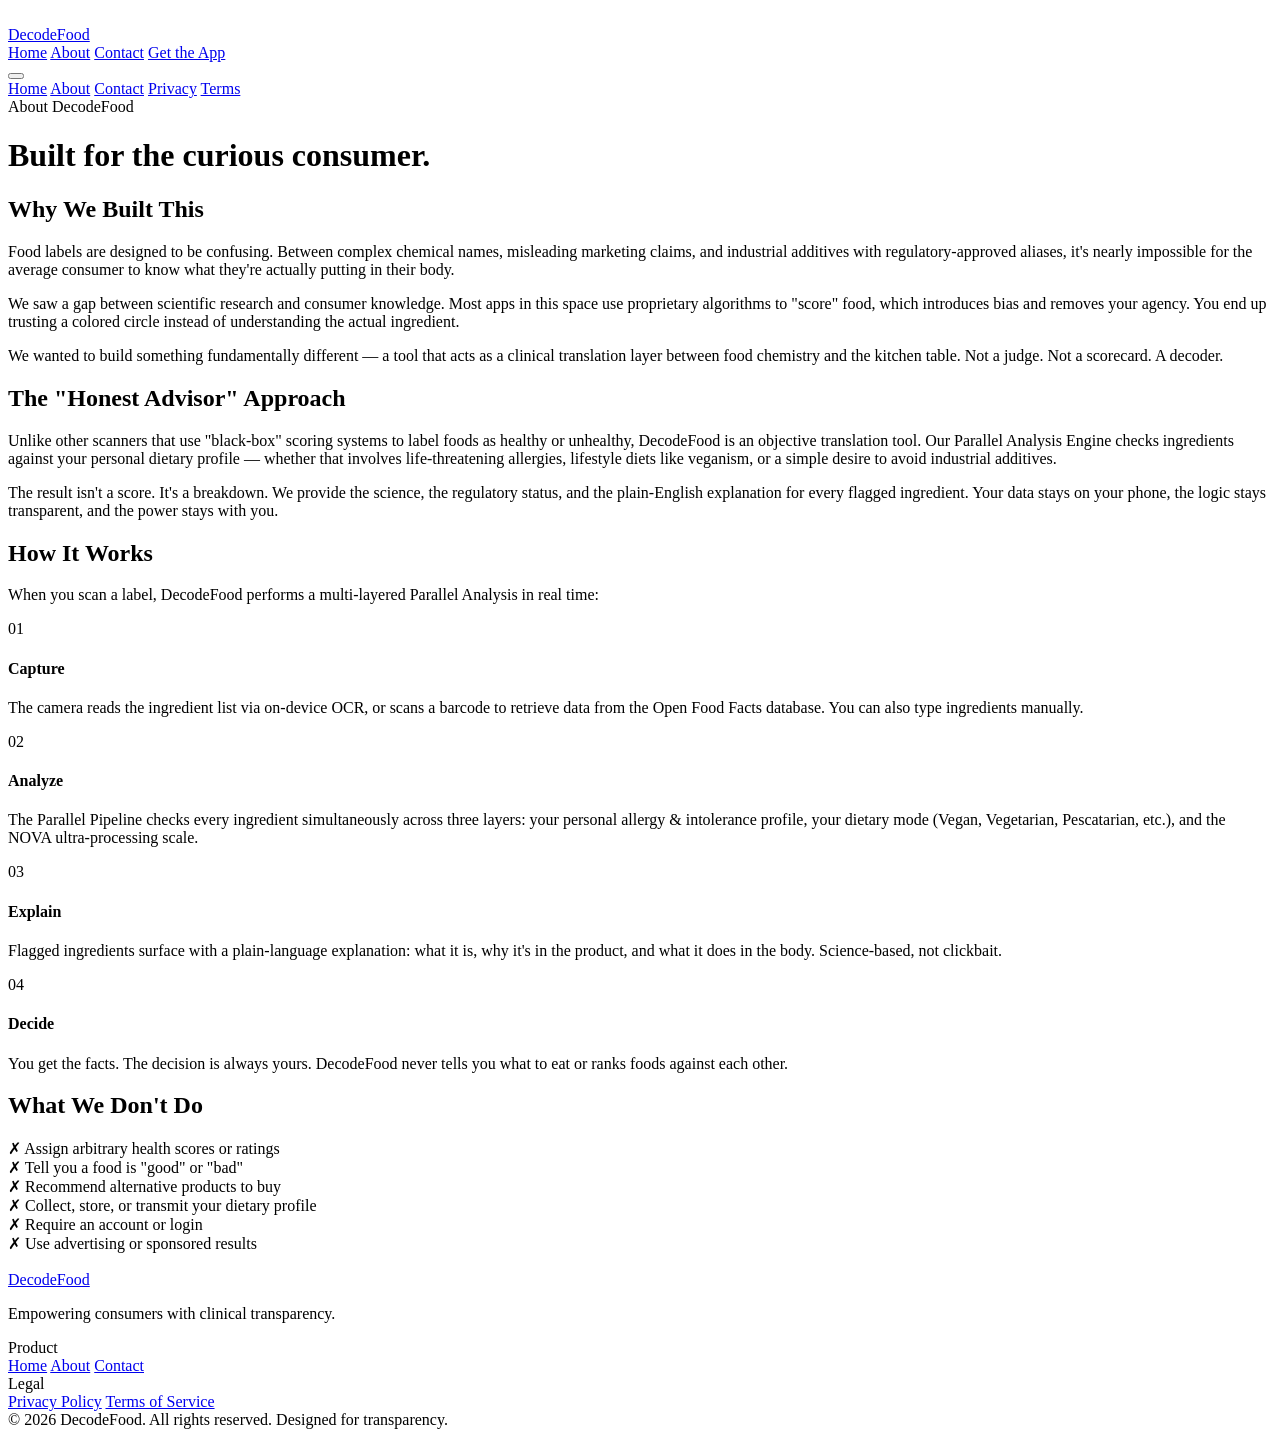
==== about.html @ c99e3aab "Add about.html with content and structure" ====
<!DOCTYPE html>
<html lang="en">
<head>
  <meta charset="UTF-8" />
  <meta name="viewport" content="width=device-width, initial-scale=1.0" />
  <title>About — DecodeFood</title>
  <meta name="description" content="Why we built DecodeFood and how the analysis engine works." />
  <link rel="preconnect" href="https://fonts.googleapis.com" />
  <link rel="preconnect" href="https://fonts.gstatic.com" crossorigin />
  <link href="https://fonts.googleapis.com/css2?family=DM+Sans:ital,opsz,wght@0,9..40,300;0,9..40,400;0,9..40,500;0,9..40,600;0,9..40,700;1,9..40,300&family=DM+Serif+Display:ital@0;1&display=swap" rel="stylesheet" />
  <link rel="stylesheet" href="style.css" />
</head>
<body>

  <nav class="nav">
    <div class="nav-inner">
      <a href="index.html" class="nav-logo">
        <div class="logo-icon">
          <svg width="14" height="14" viewBox="0 0 14 14" fill="none">
            <rect x="1" y="1" width="3" height="12" rx="1" fill="white"/>
            <rect x="6" y="1" width="2" height="12" rx="1" fill="white"/>
            <rect x="10" y="1" width="3" height="12" rx="1" fill="white"/>
          </svg>
        </div>
        <span>DecodeFood</span>
      </a>
      <div class="nav-links">
        <a href="index.html" class="nav-link">Home</a>
        <a href="about.html" class="nav-link active">About</a>
        <a href="contact.html" class="nav-link">Contact</a>
        <a href="#" class="btn btn-sm">Get the App</a>
      </div>
      <button class="nav-toggle" onclick="toggleMenu()" aria-label="Menu">
        <span></span><span></span><span></span>
      </button>
    </div>
    <div class="nav-mobile" id="mobileMenu">
      <a href="index.html" onclick="closeMenu()">Home</a>
      <a href="about.html" onclick="closeMenu()">About</a>
      <a href="contact.html" onclick="closeMenu()">Contact</a>
      <a href="privacy.html" onclick="closeMenu()">Privacy</a>
      <a href="terms.html" onclick="closeMenu()">Terms</a>
    </div>
  </nav>

  <main class="page-main">
    <div class="container">
      <div class="page-header">
        <div class="section-label">About DecodeFood</div>
        <h1 class="page-title">Built for the curious consumer.</h1>
      </div>

      <div class="prose-content">

        <section class="prose-section">
          <h2>Why We Built This</h2>
          <p>Food labels are designed to be confusing. Between complex chemical names, misleading marketing claims, and industrial additives with regulatory-approved aliases, it's nearly impossible for the average consumer to know what they're actually putting in their body.</p>
          <p>We saw a gap between scientific research and consumer knowledge. Most apps in this space use proprietary algorithms to "score" food, which introduces bias and removes your agency. You end up trusting a colored circle instead of understanding the actual ingredient.</p>
          <p>We wanted to build something fundamentally different — a tool that acts as a clinical translation layer between food chemistry and the kitchen table. Not a judge. Not a scorecard. A decoder.</p>
        </section>

        <div class="prose-divider"></div>

        <section class="prose-section">
          <h2>The "Honest Advisor" Approach</h2>
          <p>Unlike other scanners that use "black-box" scoring systems to label foods as healthy or unhealthy, DecodeFood is an objective translation tool. Our Parallel Analysis Engine checks ingredients against your personal dietary profile — whether that involves life-threatening allergies, lifestyle diets like veganism, or a simple desire to avoid industrial additives.</p>
          <p>The result isn't a score. It's a breakdown. We provide the science, the regulatory status, and the plain-English explanation for every flagged ingredient. Your data stays on your phone, the logic stays transparent, and the power stays with you.</p>
        </section>

        <div class="prose-divider"></div>

        <section class="prose-section">
          <h2>How It Works</h2>
          <p>When you scan a label, DecodeFood performs a multi-layered Parallel Analysis in real time:</p>

          <div class="how-steps">
            <div class="how-step">
              <div class="how-step-num">01</div>
              <div class="how-step-content">
                <h4>Capture</h4>
                <p>The camera reads the ingredient list via on-device OCR, or scans a barcode to retrieve data from the Open Food Facts database. You can also type ingredients manually.</p>
              </div>
            </div>
            <div class="how-step">
              <div class="how-step-num">02</div>
              <div class="how-step-content">
                <h4>Analyze</h4>
                <p>The Parallel Pipeline checks every ingredient simultaneously across three layers: your personal allergy & intolerance profile, your dietary mode (Vegan, Vegetarian, Pescatarian, etc.), and the NOVA ultra-processing scale.</p>
              </div>
            </div>
            <div class="how-step">
              <div class="how-step-num">03</div>
              <div class="how-step-content">
                <h4>Explain</h4>
                <p>Flagged ingredients surface with a plain-language explanation: what it is, why it's in the product, and what it does in the body. Science-based, not clickbait.</p>
              </div>
            </div>
            <div class="how-step">
              <div class="how-step-num">04</div>
              <div class="how-step-content">
                <h4>Decide</h4>
                <p>You get the facts. The decision is always yours. DecodeFood never tells you what to eat or ranks foods against each other.</p>
              </div>
            </div>
          </div>
        </section>

        <div class="prose-divider"></div>

        <section class="prose-section">
          <h2>What We Don't Do</h2>
          <div class="dont-list">
            <div class="dont-item">
              <span class="dont-x">✗</span>
              <span>Assign arbitrary health scores or ratings</span>
            </div>
            <div class="dont-item">
              <span class="dont-x">✗</span>
              <span>Tell you a food is "good" or "bad"</span>
            </div>
            <div class="dont-item">
              <span class="dont-x">✗</span>
              <span>Recommend alternative products to buy</span>
            </div>
            <div class="dont-item">
              <span class="dont-x">✗</span>
              <span>Collect, store, or transmit your dietary profile</span>
            </div>
            <div class="dont-item">
              <span class="dont-x">✗</span>
              <span>Require an account or login</span>
            </div>
            <div class="dont-item">
              <span class="dont-x">✗</span>
              <span>Use advertising or sponsored results</span>
            </div>
          </div>
        </section>

      </div>
    </div>
  </main>

  <footer class="footer">
    <div class="container">
      <div class="footer-top">
        <div class="footer-brand">
          <a href="index.html" class="nav-logo">
            <div class="logo-icon">
              <svg width="14" height="14" viewBox="0 0 14 14" fill="none">
                <rect x="1" y="1" width="3" height="12" rx="1" fill="white"/>
                <rect x="6" y="1" width="2" height="12" rx="1" fill="white"/>
                <rect x="10" y="1" width="3" height="12" rx="1" fill="white"/>
              </svg>
            </div>
            <span>DecodeFood</span>
          </a>
          <p>Empowering consumers with clinical transparency.</p>
        </div>
        <div class="footer-links">
          <div class="footer-col">
            <div class="footer-col-label">Product</div>
            <a href="index.html">Home</a>
            <a href="about.html">About</a>
            <a href="contact.html">Contact</a>
          </div>
          <div class="footer-col">
            <div class="footer-col-label">Legal</div>
            <a href="privacy.html">Privacy Policy</a>
            <a href="terms.html">Terms of Service</a>
          </div>
        </div>
      </div>
      <div class="footer-bottom">
        <span>© 2026 DecodeFood. All rights reserved.</span>
        <span class="footer-tagline">Designed for transparency.</span>
      </div>
    </div>
  </footer>

  <script src="main.js"></script>
</body>
</html>
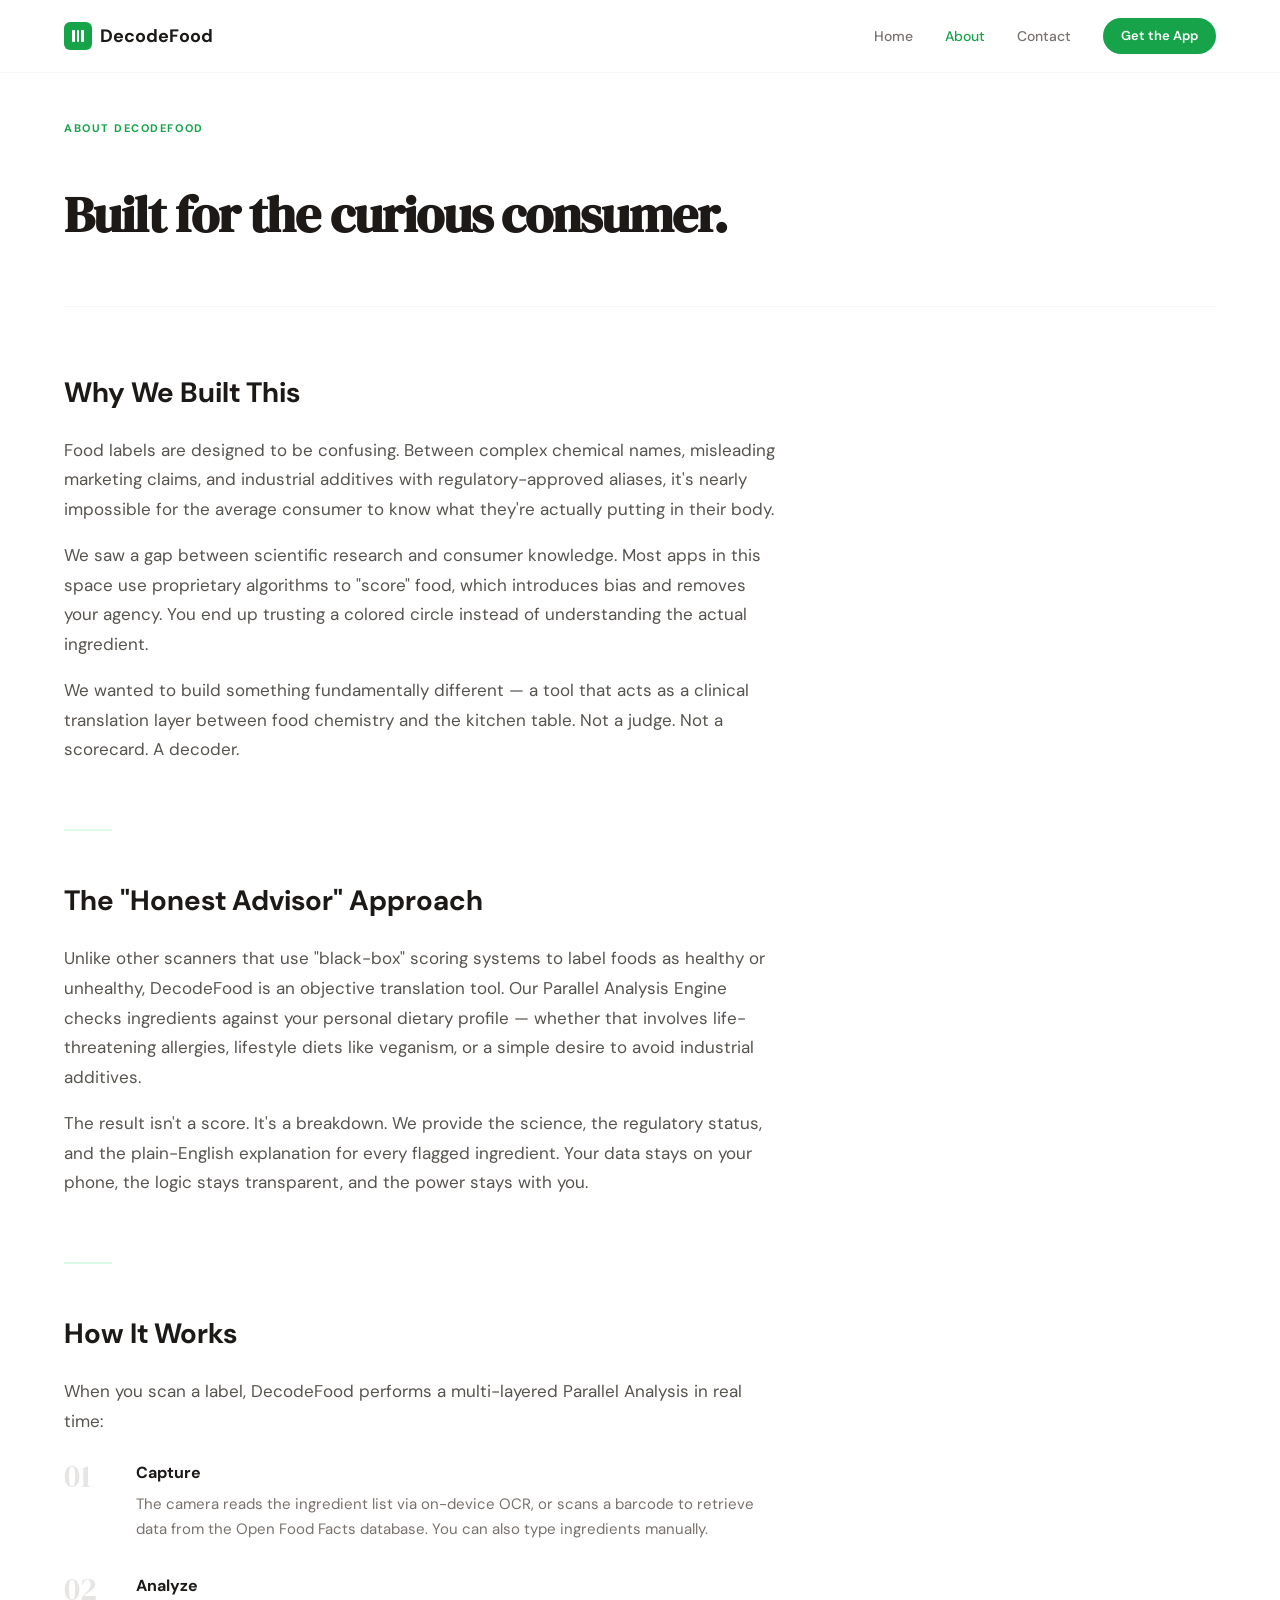
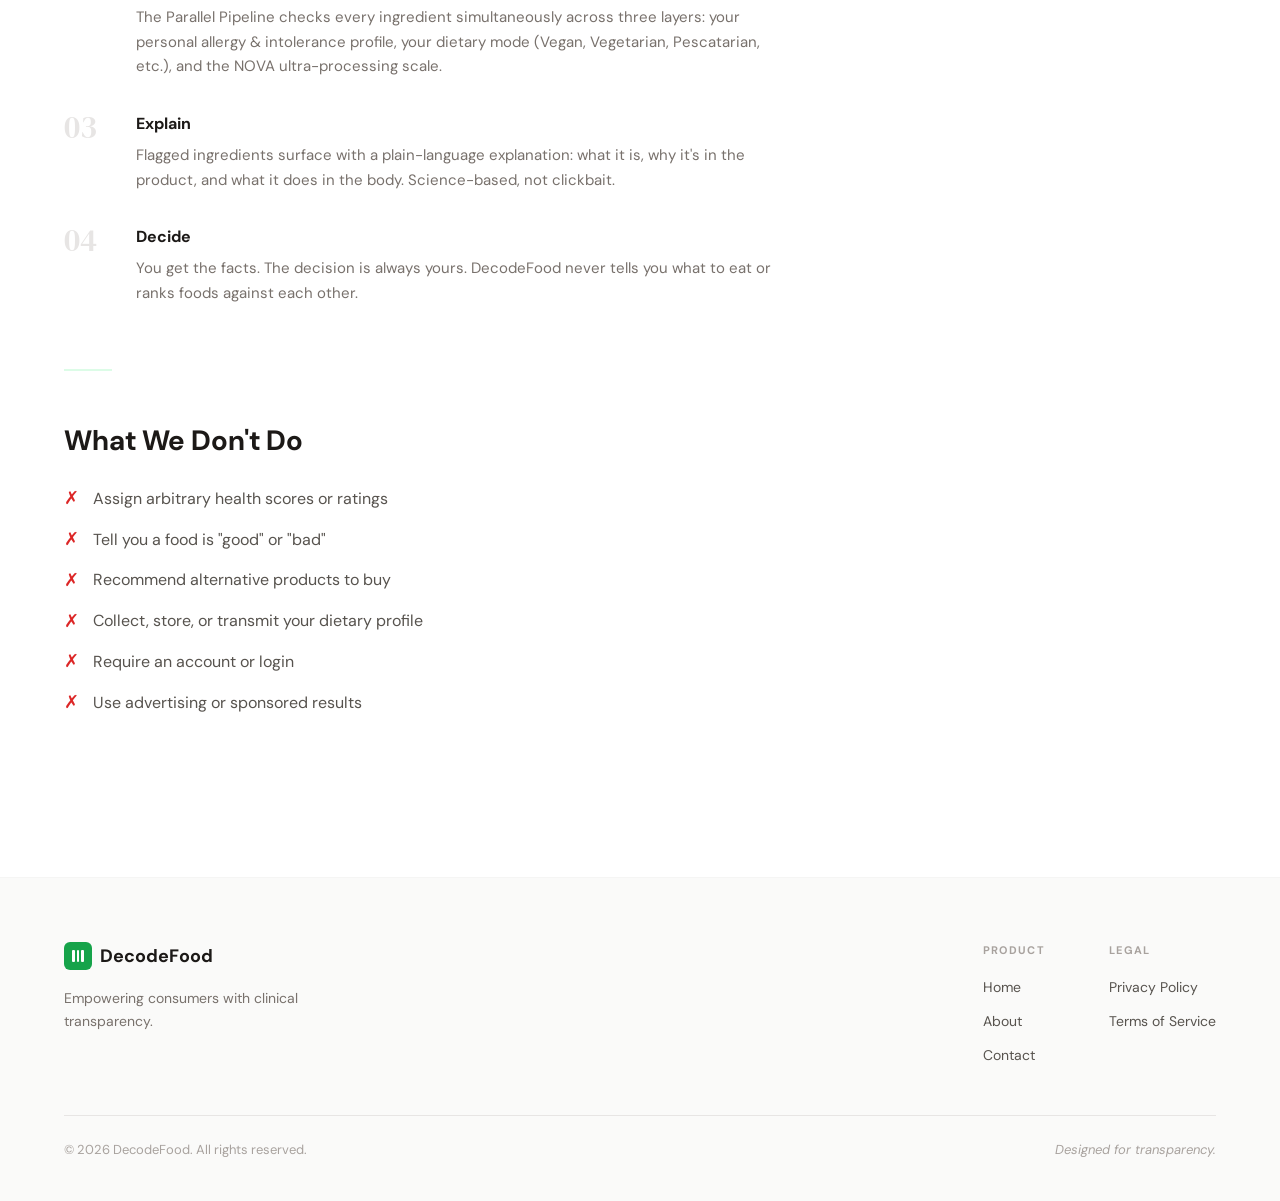
==== commit fc614648: "Add favicon links to about.html Added multiple favicon links for different sizes and types." ====
--- a/about.html
+++ b/about.html
@@ -5,6 +5,11 @@
   <meta name="viewport" content="width=device-width, initial-scale=1.0" />
   <title>About — DecodeFood</title>
   <meta name="description" content="Why we built DecodeFood and how the analysis engine works." />
+  <link rel="icon" type="image/x-icon" href="favicon.ico" />
+  <link rel="icon" type="image/png" sizes="32x32" href="favicon-32.png" />
+  <link rel="apple-touch-icon" sizes="180x180" href="apple-touch-icon.png" />
+  <link rel="icon" type="image/png" sizes="192x192" href="favicon-192.png" />
+  <link rel="icon" type="image/png" sizes="512x512" href="favicon-512.png" />
   <link rel="preconnect" href="https://fonts.googleapis.com" />
   <link rel="preconnect" href="https://fonts.gstatic.com" crossorigin />
   <link href="https://fonts.googleapis.com/css2?family=DM+Sans:ital,opsz,wght@0,9..40,300;0,9..40,400;0,9..40,500;0,9..40,600;0,9..40,700;1,9..40,300&family=DM+Serif+Display:ital@0;1&display=swap" rel="stylesheet" />
--- a/style.css
+++ b/style.css
@@ -0,0 +1,807 @@
+/* ── Reset & Base ───────────────────────────────────────────── */
+*, *::before, *::after { box-sizing: border-box; margin: 0; padding: 0; }
+
+:root {
+  --green: #16a34a;
+  --green-light: #dcfce7;
+  --green-dark: #15803d;
+  --stone-50: #fafaf9;
+  --stone-100: #f5f5f4;
+  --stone-200: #e7e5e4;
+  --stone-400: #a8a29e;
+  --stone-500: #78716c;
+  --stone-600: #57534e;
+  --stone-900: #1c1917;
+  --red-light: #fef2f2;
+  --red: #dc2626;
+  --amber: #d97706;
+  --font-sans: 'DM Sans', system-ui, sans-serif;
+  --font-serif: 'DM Serif Display', Georgia, serif;
+  --max-w: 1200px;
+  --radius: 12px;
+}
+
+html { scroll-behavior: smooth; }
+
+body {
+  font-family: var(--font-sans);
+  color: var(--stone-900);
+  background: #fff;
+  line-height: 1.6;
+  -webkit-font-smoothing: antialiased;
+}
+
+a { color: var(--green); text-decoration: none; }
+a:hover { text-decoration: underline; }
+
+/* ── Layout ─────────────────────────────────────────────────── */
+.container {
+  max-width: var(--max-w);
+  margin: 0 auto;
+  padding: 0 24px;
+}
+
+/* ── Buttons ─────────────────────────────────────────────────── */
+.btn {
+  display: inline-flex;
+  align-items: center;
+  gap: 8px;
+  background: var(--green);
+  color: #fff;
+  border: none;
+  cursor: pointer;
+  font-family: var(--font-sans);
+  font-weight: 600;
+  font-size: 15px;
+  padding: 12px 24px;
+  border-radius: 100px;
+  transition: background 0.15s, box-shadow 0.15s, transform 0.1s;
+  text-decoration: none;
+  white-space: nowrap;
+}
+.btn:hover { background: var(--green-dark); box-shadow: 0 4px 16px rgba(22,163,74,0.25); transform: translateY(-1px); text-decoration: none; }
+.btn:active { transform: translateY(0); }
+
+.btn-sm { font-size: 13px; padding: 8px 18px; }
+.btn-lg { font-size: 17px; padding: 16px 32px; }
+
+.btn-white {
+  background: #fff;
+  color: var(--green);
+}
+.btn-white:hover { background: #f0fdf4; box-shadow: 0 4px 16px rgba(0,0,0,0.1); }
+
+/* ── Navigation ─────────────────────────────────────────────── */
+.nav {
+  position: fixed;
+  top: 0; left: 0; right: 0;
+  z-index: 100;
+  background: rgba(255,255,255,0.92);
+  backdrop-filter: blur(12px);
+  border-bottom: 1px solid var(--stone-100);
+}
+
+.nav-inner {
+  max-width: var(--max-w);
+  margin: 0 auto;
+  padding: 0 24px;
+  height: 72px;
+  display: flex;
+  align-items: center;
+  justify-content: space-between;
+}
+
+.nav-logo {
+  display: flex;
+  align-items: center;
+  gap: 8px;
+  font-weight: 700;
+  font-size: 18px;
+  color: var(--stone-900);
+  text-decoration: none;
+}
+.nav-logo:hover { text-decoration: none; opacity: 0.8; }
+
+.logo-icon {
+  width: 28px; height: 28px;
+  background: var(--green);
+  border-radius: 6px;
+  display: flex;
+  align-items: center;
+  justify-content: center;
+  flex-shrink: 0;
+}
+
+.nav-links {
+  display: flex;
+  align-items: center;
+  gap: 32px;
+}
+
+.nav-link {
+  font-size: 14px;
+  font-weight: 500;
+  color: var(--stone-500);
+  text-decoration: none;
+  transition: color 0.15s;
+}
+.nav-link:hover, .nav-link.active { color: var(--green); text-decoration: none; }
+
+.nav-toggle {
+  display: none;
+  flex-direction: column;
+  gap: 5px;
+  background: none;
+  border: none;
+  cursor: pointer;
+  padding: 4px;
+}
+.nav-toggle span {
+  display: block;
+  width: 24px; height: 2px;
+  background: var(--stone-900);
+  border-radius: 2px;
+  transition: 0.2s;
+}
+
+.nav-mobile {
+  display: none;
+  flex-direction: column;
+  gap: 4px;
+  padding: 16px 24px 24px;
+  border-top: 1px solid var(--stone-100);
+  background: #fff;
+}
+.nav-mobile a {
+  font-size: 16px;
+  font-weight: 500;
+  color: var(--stone-600);
+  padding: 10px 0;
+  text-decoration: none;
+  border-bottom: 1px solid var(--stone-100);
+}
+.nav-mobile a:last-child { border-bottom: none; }
+.nav-mobile.open { display: flex; }
+
+/* ── Pill ────────────────────────────────────────────────────── */
+.pill {
+  display: inline-block;
+  background: var(--green-light);
+  color: var(--green-dark);
+  font-size: 12px;
+  font-weight: 700;
+  letter-spacing: 0.06em;
+  text-transform: uppercase;
+  padding: 5px 12px;
+  border-radius: 100px;
+}
+
+/* ── Hero ────────────────────────────────────────────────────── */
+.hero {
+  padding-top: 120px;
+  padding-bottom: 80px;
+  overflow: hidden;
+  position: relative;
+}
+
+.hero .container {
+  display: grid;
+  grid-template-columns: 1fr 1fr;
+  gap: 80px;
+  align-items: center;
+}
+
+.hero-eyebrow { margin-bottom: 20px; }
+
+.hero-headline {
+  font-family: var(--font-serif);
+  font-size: clamp(44px, 5vw, 68px);
+  line-height: 1.08;
+  letter-spacing: -0.02em;
+  color: var(--stone-900);
+  margin-bottom: 24px;
+}
+.hero-headline em {
+  font-style: italic;
+  color: var(--green);
+}
+
+.hero-sub {
+  font-size: 18px;
+  color: var(--stone-500);
+  line-height: 1.7;
+  margin-bottom: 40px;
+  font-weight: 300;
+}
+
+.hero-cta {
+  display: flex;
+  align-items: center;
+  gap: 20px;
+  flex-wrap: wrap;
+}
+
+.hero-note {
+  font-size: 13px;
+  color: var(--stone-400);
+  font-weight: 500;
+}
+
+/* Scan demo widget */
+.hero-visual {
+  display: flex;
+  justify-content: center;
+}
+
+.scan-demo {
+  background: var(--stone-50);
+  border: 1px solid var(--stone-200);
+  border-radius: 20px;
+  padding: 28px;
+  width: 100%;
+  max-width: 340px;
+  position: relative;
+  overflow: hidden;
+}
+
+.scan-line {
+  position: absolute;
+  top: 0; left: 0; right: 0;
+  height: 2px;
+  background: linear-gradient(90deg, transparent, var(--green), transparent);
+  animation: scanLine 2.5s ease-in-out infinite;
+}
+
+@keyframes scanLine {
+  0% { top: 0; opacity: 1; }
+  80% { top: 100%; opacity: 1; }
+  100% { top: 100%; opacity: 0; }
+}
+
+.scan-result {
+  display: flex;
+  flex-direction: column;
+  gap: 14px;
+}
+
+.result-verdict {
+  font-size: 13px;
+  font-weight: 700;
+  letter-spacing: 0.04em;
+  padding: 8px 14px;
+  border-radius: 8px;
+  display: inline-block;
+  margin-bottom: 4px;
+}
+.result-verdict.avoid {
+  background: #fef2f2;
+  color: #dc2626;
+}
+
+.result-item {
+  display: flex;
+  align-items: flex-start;
+  gap: 10px;
+  font-size: 14px;
+  color: var(--stone-600);
+  line-height: 1.4;
+}
+
+.flag-red { color: #dc2626; font-size: 10px; margin-top: 4px; flex-shrink: 0; }
+.flag-amber { color: #d97706; font-size: 10px; margin-top: 4px; flex-shrink: 0; }
+.flag-green { color: var(--green); font-size: 10px; margin-top: 4px; flex-shrink: 0; }
+
+/* ── Features ────────────────────────────────────────────────── */
+.features {
+  background: var(--stone-50);
+  padding: 96px 0;
+}
+
+.section-label {
+  font-size: 11px;
+  font-weight: 700;
+  letter-spacing: 0.14em;
+  text-transform: uppercase;
+  color: var(--green);
+  margin-bottom: 48px;
+}
+
+.features-grid {
+  display: grid;
+  grid-template-columns: repeat(3, 1fr);
+  gap: 48px 40px;
+}
+
+.feature-card { }
+
+.feature-icon {
+  width: 48px; height: 48px;
+  background: #fff;
+  border: 1px solid var(--stone-200);
+  border-radius: var(--radius);
+  display: flex;
+  align-items: center;
+  justify-content: center;
+  margin-bottom: 20px;
+  color: var(--green);
+}
+
+.feature-card h3 {
+  font-size: 17px;
+  font-weight: 600;
+  margin-bottom: 10px;
+  color: var(--stone-900);
+}
+
+.feature-card p {
+  font-size: 15px;
+  color: var(--stone-500);
+  line-height: 1.65;
+}
+
+/* ── Philosophy ──────────────────────────────────────────────── */
+.philosophy {
+  padding: 112px 0;
+}
+
+.philosophy-inner {
+  max-width: 720px;
+  margin: 0 auto;
+  text-align: center;
+}
+
+.philosophy-label {
+  font-size: 11px;
+  font-weight: 700;
+  letter-spacing: 0.14em;
+  text-transform: uppercase;
+  color: var(--green);
+  margin-bottom: 20px;
+}
+
+.philosophy-headline {
+  font-family: var(--font-serif);
+  font-size: clamp(40px, 5vw, 56px);
+  letter-spacing: -0.02em;
+  margin-bottom: 28px;
+}
+
+.philosophy-body {
+  font-size: 18px;
+  color: var(--stone-500);
+  line-height: 1.8;
+  font-weight: 300;
+  margin-bottom: 48px;
+}
+
+.philosophy-divider {
+  width: 48px;
+  height: 1px;
+  background: var(--stone-200);
+  margin: 48px auto;
+}
+
+.philosophy-quote {
+  font-family: var(--font-serif);
+  font-style: italic;
+  font-size: 22px;
+  color: var(--stone-600);
+  line-height: 1.6;
+}
+
+/* ── CTA Banner ──────────────────────────────────────────────── */
+.cta-banner {
+  background: var(--stone-900);
+  padding: 80px 0;
+}
+
+.cta-inner {
+  text-align: center;
+}
+
+.cta-inner h2 {
+  font-family: var(--font-serif);
+  font-size: 40px;
+  color: #fff;
+  margin-bottom: 12px;
+}
+
+.cta-inner p {
+  font-size: 16px;
+  color: var(--stone-400);
+  margin-bottom: 36px;
+}
+
+/* ── Footer ──────────────────────────────────────────────────── */
+.footer {
+  background: var(--stone-50);
+  border-top: 1px solid var(--stone-100);
+  padding: 64px 0 40px;
+}
+
+.footer-top {
+  display: flex;
+  justify-content: space-between;
+  gap: 48px;
+  margin-bottom: 48px;
+  flex-wrap: wrap;
+}
+
+.footer-brand {
+  max-width: 300px;
+}
+
+.footer-brand .nav-logo {
+  margin-bottom: 16px;
+}
+
+.footer-brand p {
+  font-size: 14px;
+  color: var(--stone-500);
+  line-height: 1.65;
+}
+
+.footer-links {
+  display: flex;
+  gap: 64px;
+  flex-wrap: wrap;
+}
+
+.footer-col {
+  display: flex;
+  flex-direction: column;
+  gap: 12px;
+}
+
+.footer-col-label {
+  font-size: 11px;
+  font-weight: 700;
+  letter-spacing: 0.12em;
+  text-transform: uppercase;
+  color: var(--stone-400);
+  margin-bottom: 4px;
+}
+
+.footer-col a {
+  font-size: 14px;
+  color: var(--stone-600);
+  text-decoration: none;
+  transition: color 0.15s;
+}
+.footer-col a:hover { color: var(--green); }
+
+.footer-bottom {
+  border-top: 1px solid var(--stone-200);
+  padding-top: 24px;
+  display: flex;
+  justify-content: space-between;
+  align-items: center;
+  flex-wrap: wrap;
+  gap: 8px;
+}
+
+.footer-bottom span {
+  font-size: 13px;
+  color: var(--stone-400);
+}
+
+.footer-tagline { font-style: italic; }
+
+/* ── Page (inner pages) ──────────────────────────────────────── */
+.page-main {
+  padding-top: 120px;
+  padding-bottom: 96px;
+}
+
+.page-header {
+  margin-bottom: 64px;
+  padding-bottom: 48px;
+  border-bottom: 1px solid var(--stone-100);
+}
+
+.page-title {
+  font-family: var(--font-serif);
+  font-size: clamp(36px, 4vw, 56px);
+  letter-spacing: -0.02em;
+  line-height: 1.1;
+  margin-top: 16px;
+  margin-bottom: 16px;
+}
+
+.page-effective {
+  font-size: 14px;
+  color: var(--stone-400);
+  margin-top: 8px;
+}
+
+/* ── Prose content ───────────────────────────────────────────── */
+.prose-content {
+  max-width: 720px;
+}
+
+.prose-section {
+  margin-bottom: 64px;
+}
+
+.prose-section h2 {
+  font-size: 28px;
+  font-weight: 700;
+  margin-bottom: 20px;
+  color: var(--stone-900);
+}
+
+.prose-section p {
+  font-size: 17px;
+  color: var(--stone-600);
+  line-height: 1.75;
+  margin-bottom: 16px;
+}
+
+.prose-divider {
+  width: 48px;
+  height: 2px;
+  background: var(--green-light);
+  margin: 48px 0;
+}
+
+/* How it works steps */
+.how-steps {
+  display: flex;
+  flex-direction: column;
+  gap: 32px;
+  margin-top: 24px;
+}
+
+.how-step {
+  display: flex;
+  gap: 24px;
+  align-items: flex-start;
+}
+
+.how-step-num {
+  font-family: var(--font-serif);
+  font-size: 32px;
+  color: var(--stone-200);
+  line-height: 1;
+  flex-shrink: 0;
+  width: 48px;
+}
+
+.how-step-content h4 {
+  font-size: 16px;
+  font-weight: 700;
+  margin-bottom: 6px;
+  color: var(--stone-900);
+}
+
+.how-step-content p {
+  font-size: 15px;
+  color: var(--stone-500);
+  line-height: 1.65;
+  margin: 0;
+}
+
+/* Don't list */
+.dont-list {
+  display: flex;
+  flex-direction: column;
+  gap: 12px;
+  margin-top: 8px;
+}
+
+.dont-item {
+  display: flex;
+  align-items: center;
+  gap: 14px;
+  font-size: 16px;
+  color: var(--stone-600);
+}
+
+.dont-x {
+  color: var(--red);
+  font-weight: 700;
+  font-size: 18px;
+  flex-shrink: 0;
+}
+
+/* ── Legal content ───────────────────────────────────────────── */
+.legal-content {
+  max-width: 760px;
+}
+
+.legal-callout {
+  padding: 20px 24px;
+  border-radius: var(--radius);
+  font-size: 15px;
+  line-height: 1.65;
+  margin-bottom: 40px;
+}
+
+.legal-callout.green {
+  background: var(--green-light);
+  color: var(--green-dark);
+  border-left: 3px solid var(--green);
+}
+
+.legal-callout.red {
+  background: var(--red-light);
+  color: var(--red);
+  border-left: 3px solid var(--red);
+  margin-top: 24px;
+}
+
+.legal-section {
+  margin-bottom: 48px;
+  padding-bottom: 48px;
+  border-bottom: 1px solid var(--stone-100);
+}
+.legal-section:last-child { border-bottom: none; }
+
+.legal-section h2 {
+  font-size: 22px;
+  font-weight: 700;
+  margin-bottom: 16px;
+  color: var(--stone-900);
+}
+
+.legal-section h3 {
+  font-size: 16px;
+  font-weight: 600;
+  margin-top: 24px;
+  margin-bottom: 10px;
+  color: var(--stone-700, #44403c);
+}
+
+.legal-section p {
+  font-size: 15px;
+  color: var(--stone-600);
+  line-height: 1.75;
+  margin-bottom: 14px;
+}
+
+.legal-section em {
+  font-style: italic;
+  color: var(--stone-500);
+}
+
+.legal-section ul {
+  margin: 12px 0 16px 20px;
+  display: flex;
+  flex-direction: column;
+  gap: 8px;
+}
+
+.legal-section ul li {
+  font-size: 15px;
+  color: var(--stone-600);
+  line-height: 1.65;
+}
+
+.legal-section a {
+  color: var(--green);
+  text-decoration: underline;
+}
+
+/* ── Contact page ────────────────────────────────────────────── */
+.contact-main {
+  padding-bottom: 120px;
+}
+
+.contact-inner {
+  max-width: 600px;
+}
+
+.contact-sub {
+  font-size: 20px;
+  color: var(--stone-500);
+  line-height: 1.65;
+  font-weight: 300;
+  margin-top: 20px;
+  margin-bottom: 48px;
+}
+
+.contact-email {
+  display: inline-block;
+  font-size: clamp(22px, 3vw, 32px);
+  font-weight: 700;
+  color: var(--stone-900);
+  border-bottom: 2px solid var(--green);
+  padding-bottom: 4px;
+  transition: color 0.15s;
+  text-decoration: none;
+  margin-bottom: 20px;
+}
+.contact-email:hover { color: var(--green); text-decoration: none; }
+
+.contact-note {
+  font-size: 14px;
+  color: var(--stone-400);
+  margin-bottom: 56px;
+}
+
+.contact-topics {
+  display: flex;
+  flex-direction: column;
+  gap: 24px;
+  padding-top: 48px;
+  border-top: 1px solid var(--stone-100);
+}
+
+.contact-topic {
+  display: flex;
+  gap: 20px;
+  align-items: flex-start;
+}
+
+.topic-icon {
+  font-size: 24px;
+  flex-shrink: 0;
+  margin-top: 2px;
+}
+
+.contact-topic strong {
+  display: block;
+  font-size: 16px;
+  font-weight: 600;
+  margin-bottom: 4px;
+  color: var(--stone-900);
+}
+
+.contact-topic p {
+  font-size: 14px;
+  color: var(--stone-500);
+  line-height: 1.6;
+  margin: 0;
+}
+
+/* ── Responsive ──────────────────────────────────────────────── */
+.br-desktop { display: block; }
+
+@media (max-width: 900px) {
+  .hero .container {
+    grid-template-columns: 1fr;
+    gap: 48px;
+  }
+
+  .hero-visual { order: -1; }
+
+  .features-grid {
+    grid-template-columns: repeat(2, 1fr);
+    gap: 36px;
+  }
+
+  .br-desktop { display: none; }
+}
+
+@media (max-width: 640px) {
+  .nav-links { display: none; }
+  .nav-toggle { display: flex; }
+
+  .hero { padding-top: 100px; }
+
+  .features-grid { grid-template-columns: 1fr; }
+
+  .footer-top { flex-direction: column; }
+
+  .footer-links { gap: 32px; }
+
+  .philosophy-body { font-size: 16px; }
+
+  .cta-inner h2 { font-size: 30px; }
+
+  .hero-cta { flex-direction: column; align-items: flex-start; }
+
+  .footer-bottom { flex-direction: column; align-items: flex-start; }
+}
+
+/* ── Animations ──────────────────────────────────────────────── */
+@keyframes fadeUp {
+  from { opacity: 0; transform: translateY(24px); }
+  to { opacity: 1; transform: translateY(0); }
+}
+
+.hero .container > * {
+  animation: fadeUp 0.6s ease both;
+}
+
+.hero-visual { animation-delay: 0.1s; }
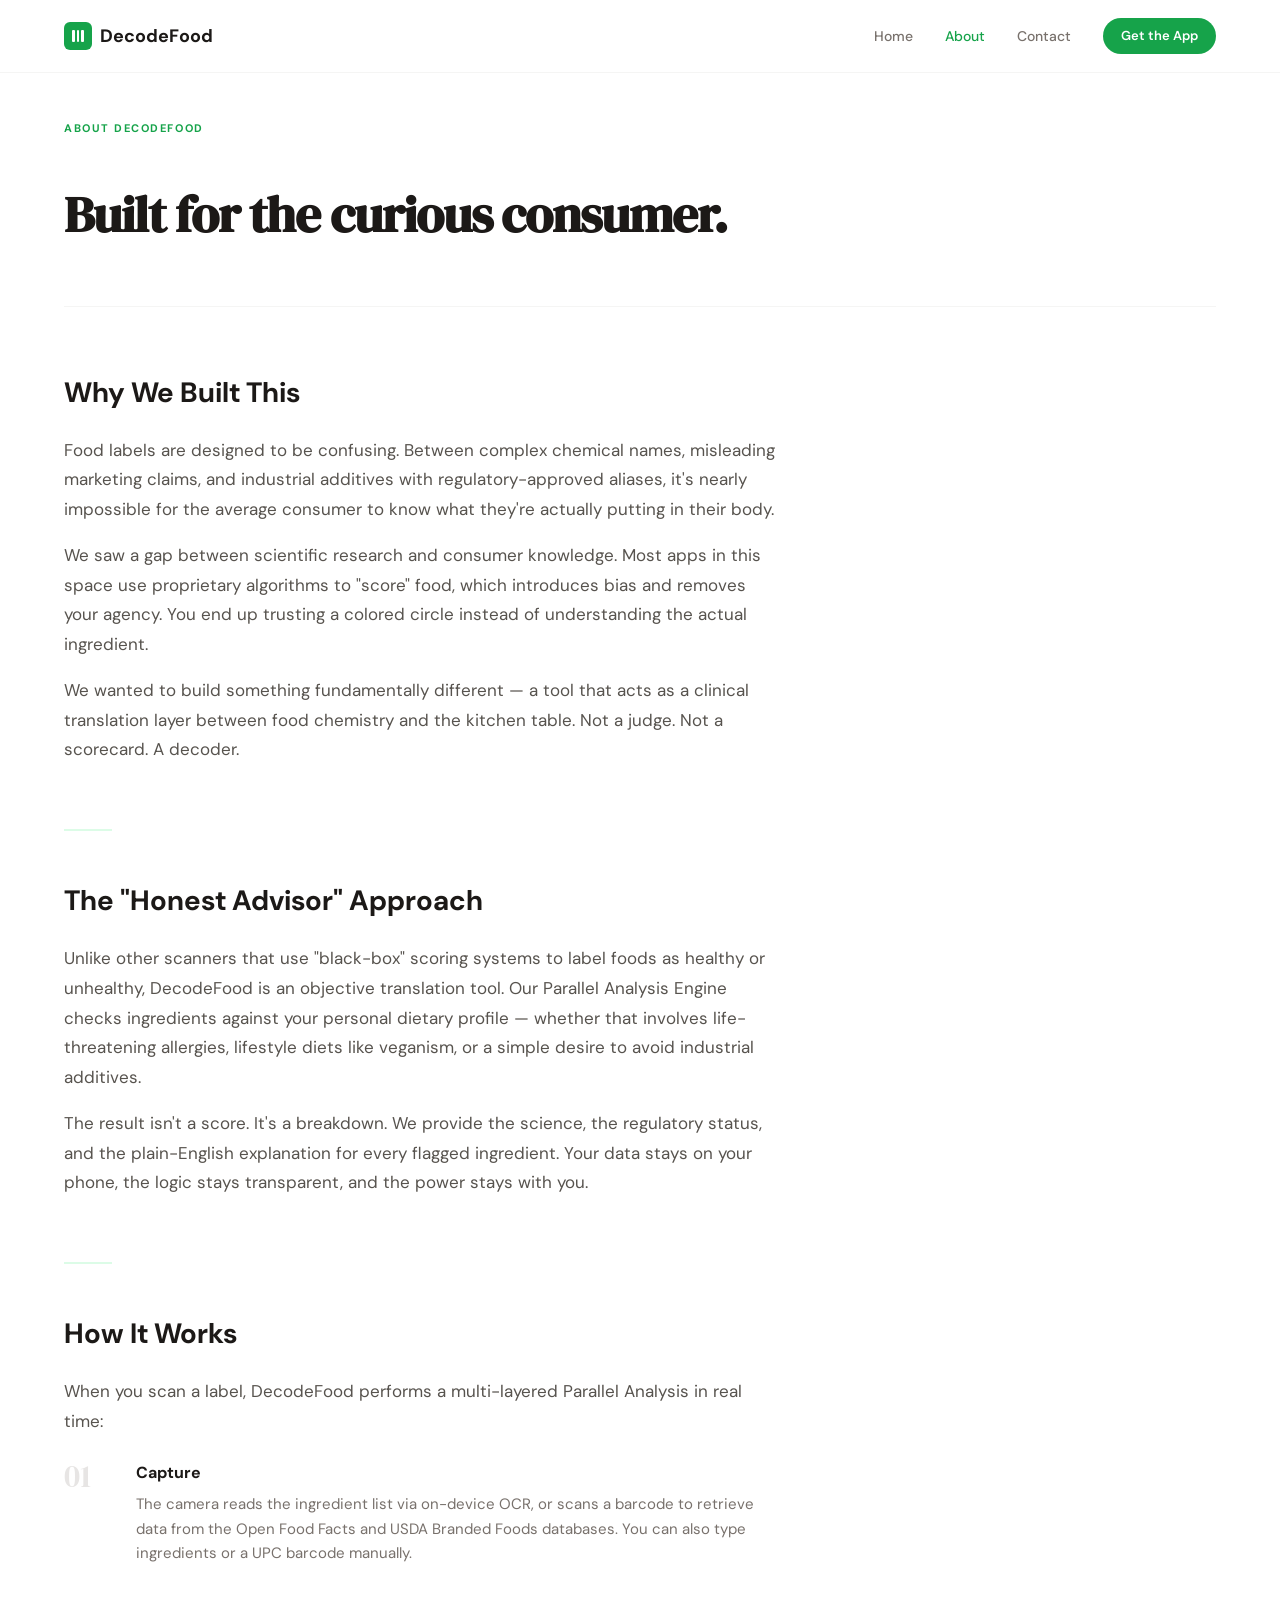
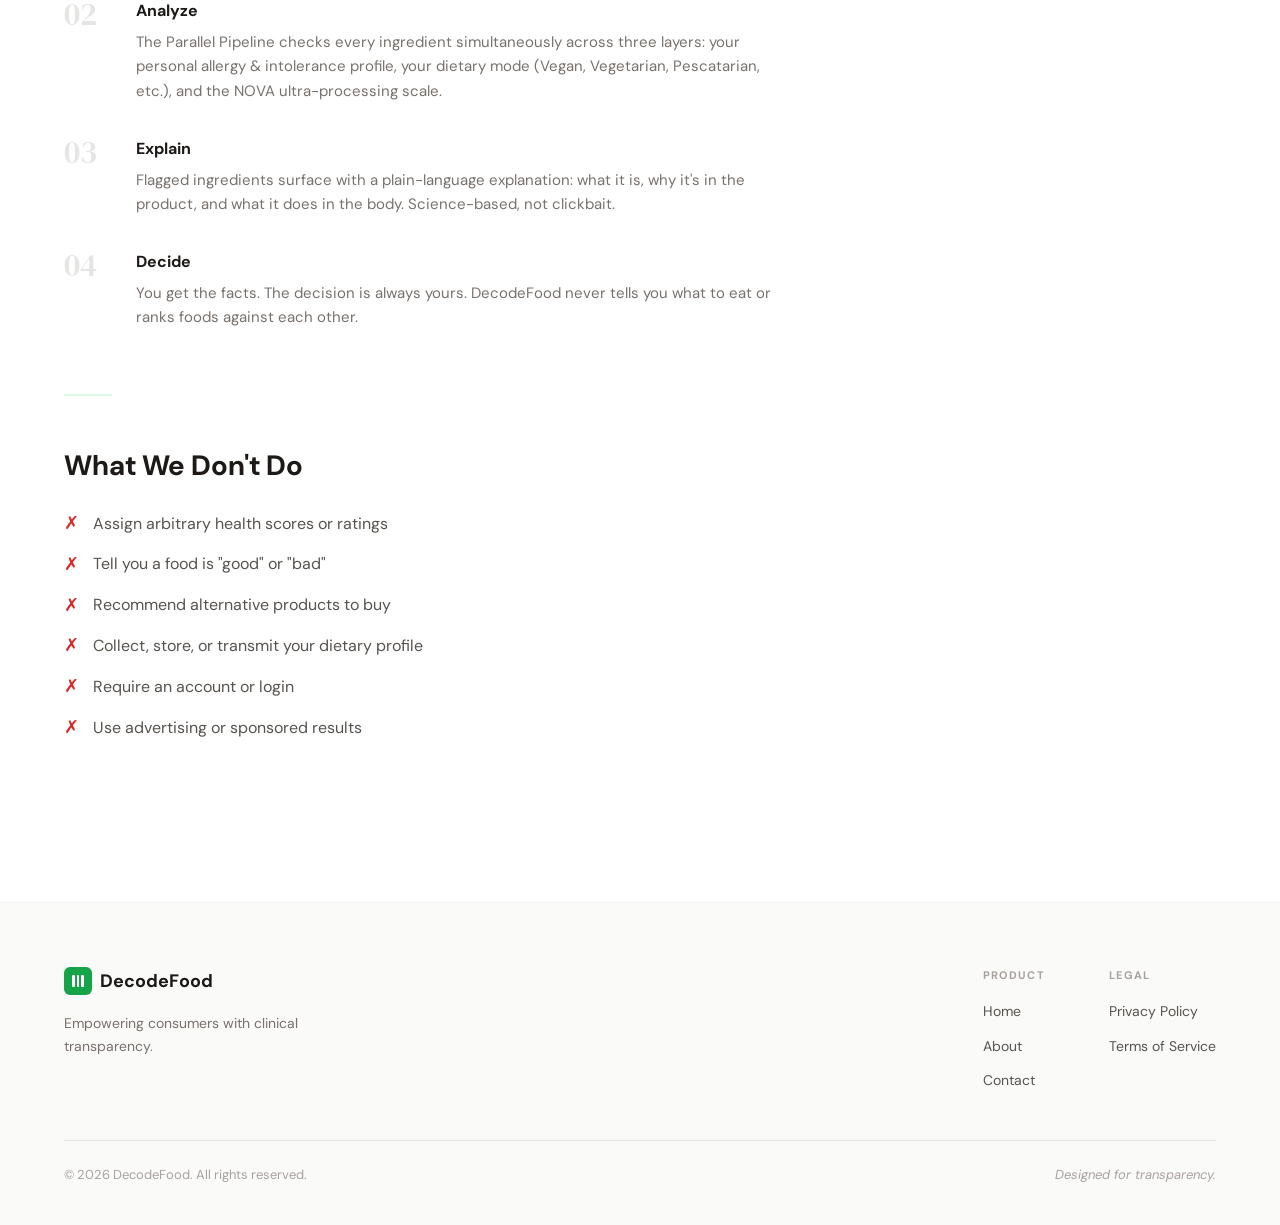
==== commit 39e11887: "Update ingredient retrieval sources in about.html" ====
--- a/about.html
+++ b/about.html
@@ -3,8 +3,15 @@
 <head>
   <meta charset="UTF-8" />
   <meta name="viewport" content="width=device-width, initial-scale=1.0" />
-  <title>About — DecodeFood</title>
-  <meta name="description" content="Why we built DecodeFood and how the analysis engine works." />
+  <title>About DecodeFood — How the Food Label Scanner Works</title>
+  <meta name="description" content="Learn how DecodeFood translates complex ingredient lists into plain English. Built on science, not fear. No scores, no bias — just honest food transparency." />
+  <link rel="canonical" href="https://decodefood.app/about" />
+  <meta property="og:type" content="website" />
+  <meta property="og:url" content="https://decodefood.app/about" />
+  <meta property="og:title" content="About DecodeFood — Honest Food Label Analysis" />
+  <meta property="og:description" content="We built DecodeFood to bridge the gap between food chemistry and the kitchen table. No scores, no fear — just the facts." />
+  <meta property="og:image" content="https://decodefood.app/images/splash-pattern.png" />
+  <meta property="og:site_name" content="DecodeFood" />
   <link rel="icon" type="image/x-icon" href="favicon.ico" />
   <link rel="icon" type="image/png" sizes="32x32" href="favicon-32.png" />
   <link rel="apple-touch-icon" sizes="180x180" href="apple-touch-icon.png" />
@@ -14,6 +21,15 @@
   <link rel="preconnect" href="https://fonts.gstatic.com" crossorigin />
   <link href="https://fonts.googleapis.com/css2?family=DM+Sans:ital,opsz,wght@0,9..40,300;0,9..40,400;0,9..40,500;0,9..40,600;0,9..40,700;1,9..40,300&family=DM+Serif+Display:ital@0;1&display=swap" rel="stylesheet" />
   <link rel="stylesheet" href="style.css" />
+  <!-- Google tag (gtag.js) -->
+<script async src="https://www.googletagmanager.com/gtag/js?id=G-QGWBRZB8E3"></script>
+<script>
+  window.dataLayer = window.dataLayer || [];
+  function gtag(){dataLayer.push(arguments);}
+  gtag('js', new Date());
+
+  gtag('config', 'G-QGWBRZB8E3');
+</script>
 </head>
 <body>
 
@@ -83,7 +99,7 @@
               <div class="how-step-num">01</div>
               <div class="how-step-content">
                 <h4>Capture</h4>
-                <p>The camera reads the ingredient list via on-device OCR, or scans a barcode to retrieve data from the Open Food Facts database. You can also type ingredients manually.</p>
+                <p>The camera reads the ingredient list via on-device OCR, or scans a barcode to retrieve data from the Open Food Facts and USDA Branded Foods databases. You can also type ingredients or a UPC barcode manually.</p>
               </div>
             </div>
             <div class="how-step">
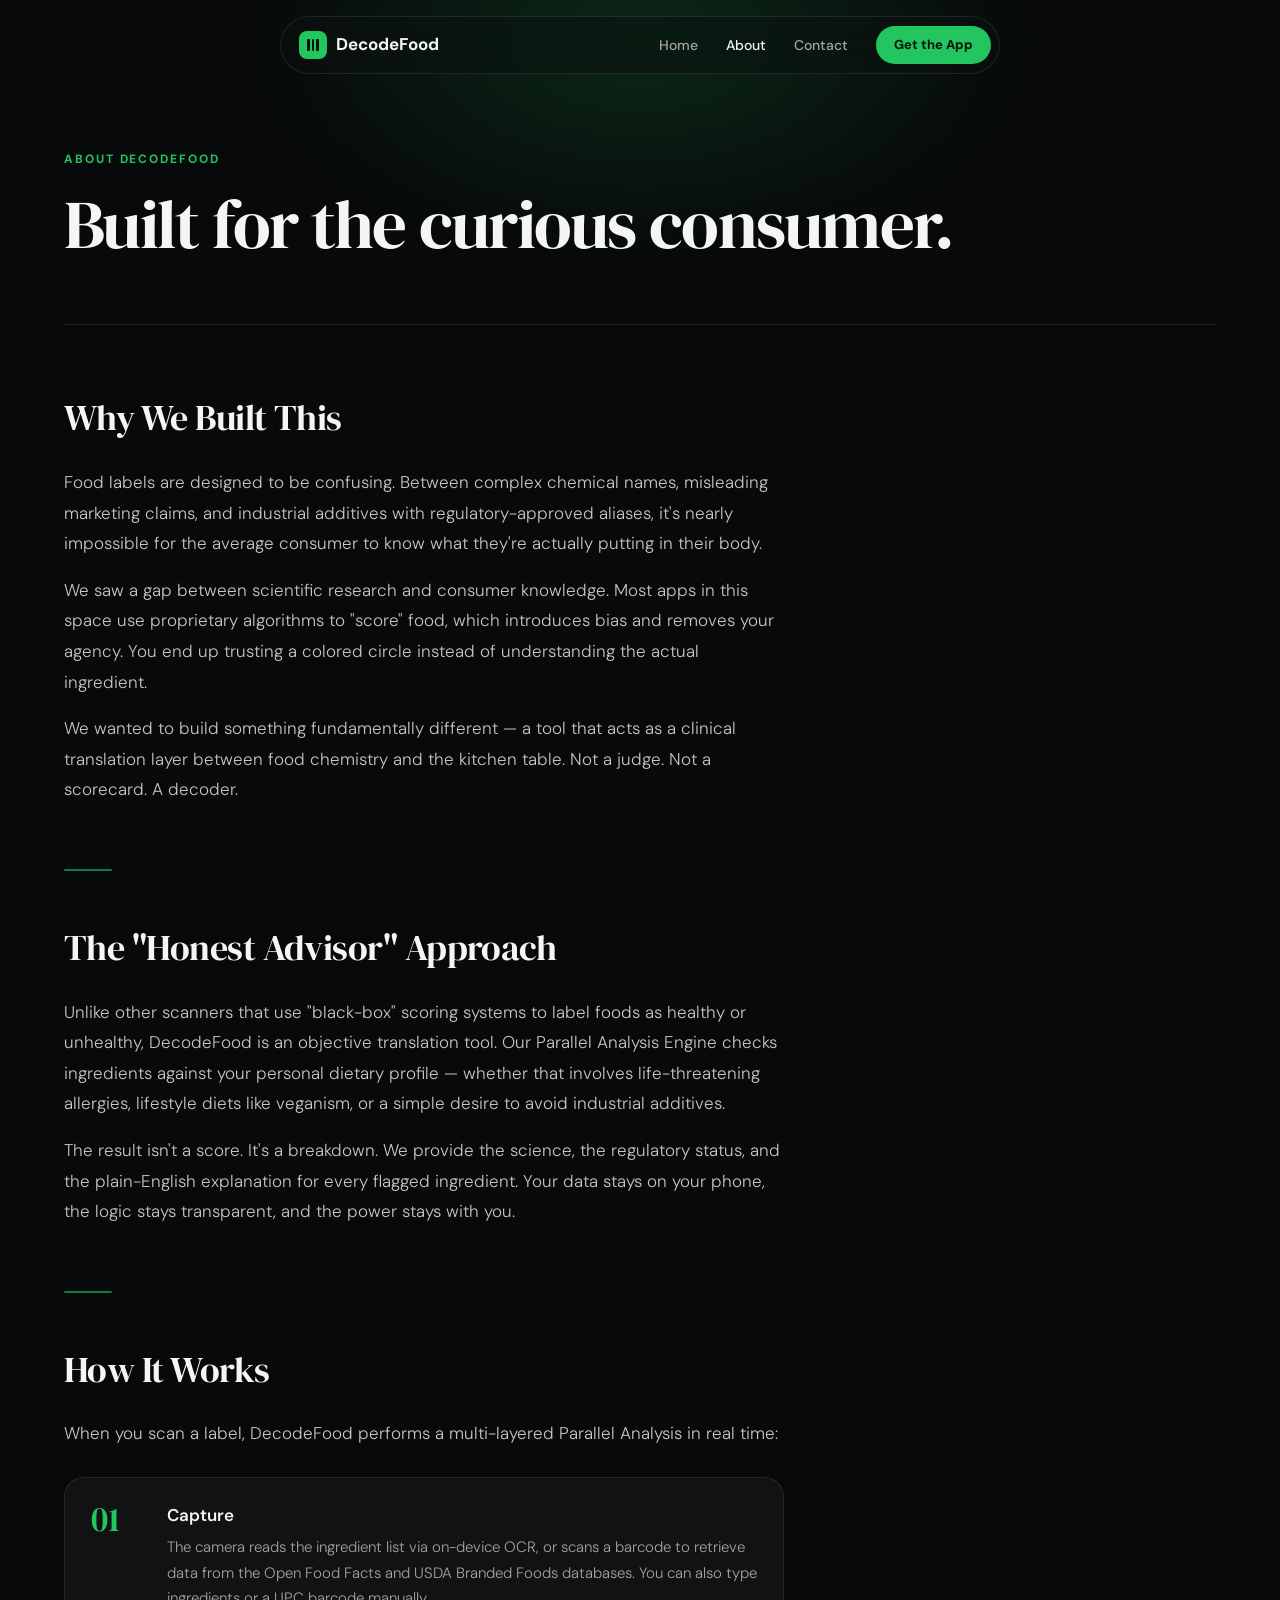
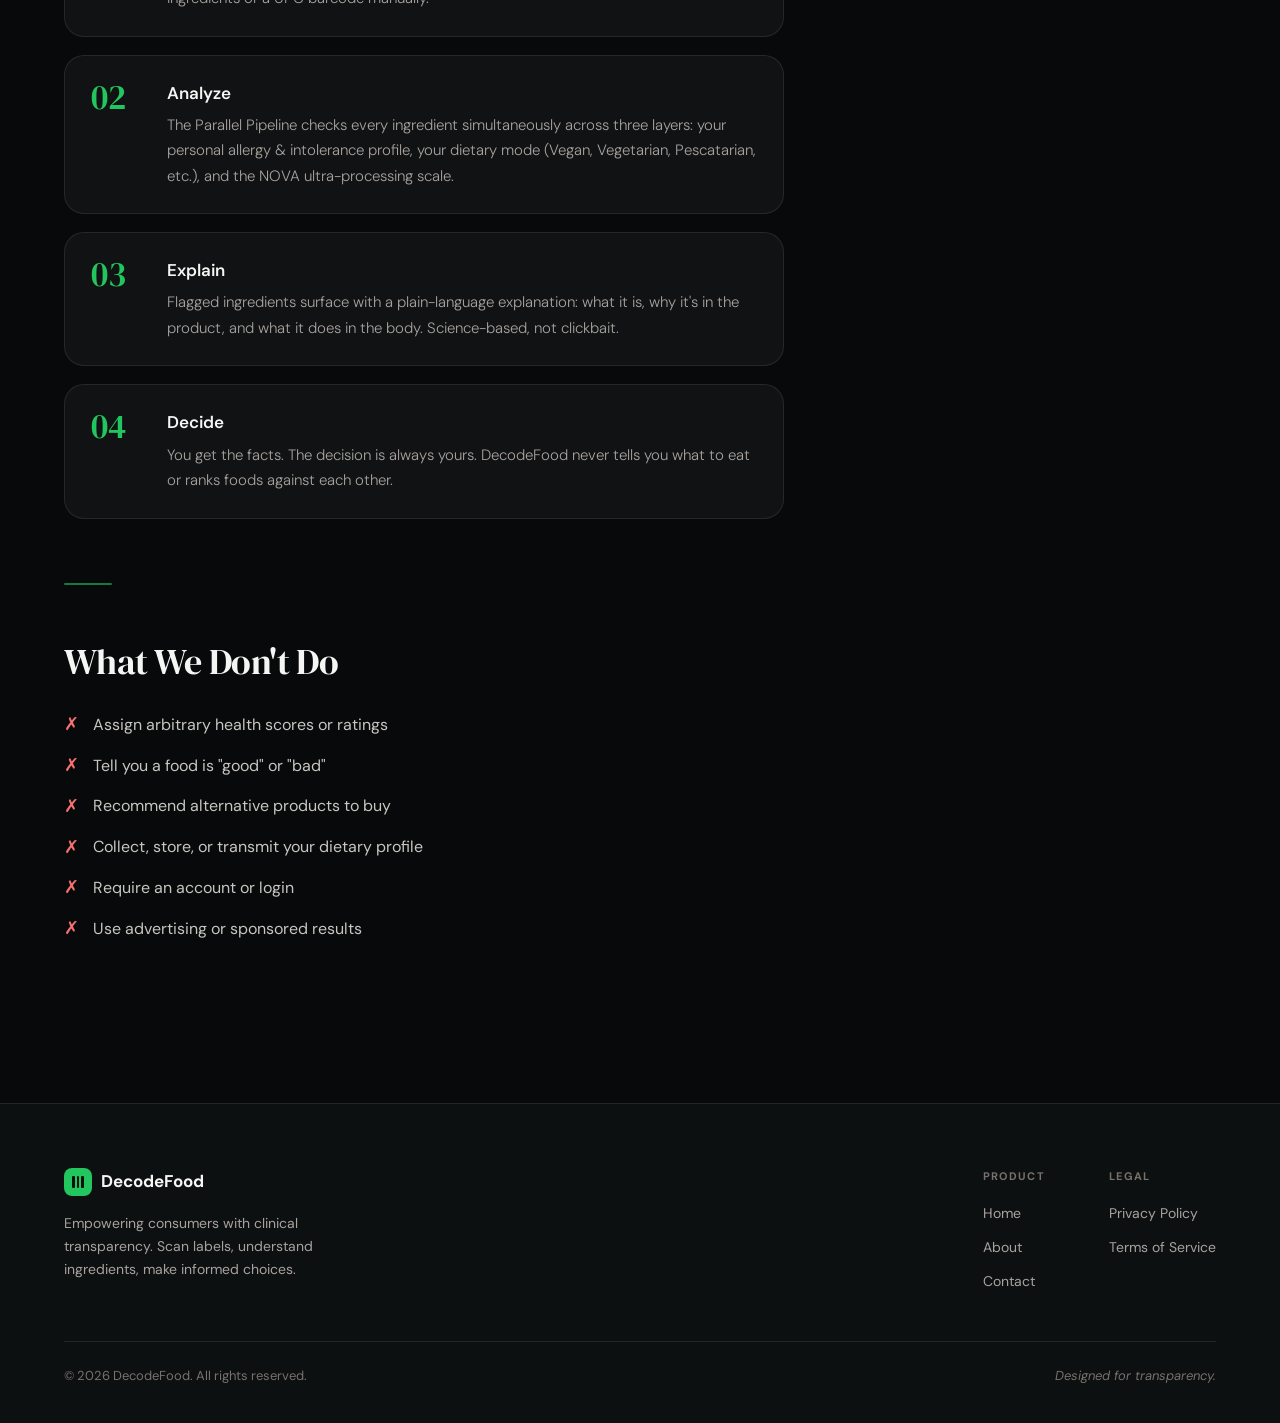
==== commit c962d448: "Redesign site with dark, cinematic theme Homepage: scroll-driven hero (phone rises, blurs out, app i" ====
--- a/about.html
+++ b/about.html
@@ -13,14 +13,16 @@
   <meta property="og:image" content="https://decodefood.app/images/splash-pattern.png" />
   <meta property="og:site_name" content="DecodeFood" />
   <link rel="icon" type="image/x-icon" href="favicon.ico" />
-  <link rel="icon" type="image/png" sizes="32x32" href="favicon-32.png" />
   <link rel="apple-touch-icon" sizes="180x180" href="apple-touch-icon.png" />
   <link rel="icon" type="image/png" sizes="192x192" href="favicon-192.png" />
   <link rel="icon" type="image/png" sizes="512x512" href="favicon-512.png" />
   <link rel="preconnect" href="https://fonts.googleapis.com" />
   <link rel="preconnect" href="https://fonts.gstatic.com" crossorigin />
   <link href="https://fonts.googleapis.com/css2?family=DM+Sans:ital,opsz,wght@0,9..40,300;0,9..40,400;0,9..40,500;0,9..40,600;0,9..40,700;1,9..40,300&family=DM+Serif+Display:ital@0;1&display=swap" rel="stylesheet" />
-  <link rel="stylesheet" href="style.css" />
+  <meta name="theme-color" content="#07090a" />
+  <script>document.documentElement.classList.add('js');</script>
+  <link rel="stylesheet" href="home.css" />
+  <link rel="stylesheet" href="inner.css" />
   <!-- Google tag (gtag.js) -->
 <script async src="https://www.googletagmanager.com/gtag/js?id=G-QGWBRZB8E3"></script>
 <script>
@@ -33,38 +35,40 @@
 </head>
 <body>
 
-  <nav class="nav">
+  <a href="#main" class="skip-link">Skip to content</a>
+
+  <!-- NAV -->
+  <header class="nav" id="nav">
     <div class="nav-inner">
-      <a href="index.html" class="nav-logo">
-        <div class="logo-icon">
+      <a href="/" class="logo" aria-label="DecodeFood home">
+        <span class="logo-icon" aria-hidden="true">
           <svg width="14" height="14" viewBox="0 0 14 14" fill="none">
-            <rect x="1" y="1" width="3" height="12" rx="1" fill="white"/>
-            <rect x="6" y="1" width="2" height="12" rx="1" fill="white"/>
-            <rect x="10" y="1" width="3" height="12" rx="1" fill="white"/>
+            <rect x="1" y="1" width="3" height="12" rx="1" fill="#04130a"/>
+            <rect x="6" y="1" width="2" height="12" rx="1" fill="#04130a"/>
+            <rect x="10" y="1" width="3" height="12" rx="1" fill="#04130a"/>
           </svg>
-        </div>
+        </span>
         <span>DecodeFood</span>
       </a>
-      <div class="nav-links">
-        <a href="index.html" class="nav-link">Home</a>
-        <a href="about.html" class="nav-link active">About</a>
+      <nav class="nav-links" aria-label="Primary">
+        <a href="/" class="nav-link">Home</a>
+        <a href="about.html" class="nav-link" aria-current="page">About</a>
         <a href="contact.html" class="nav-link">Contact</a>
-        <a href="#" class="btn btn-sm">Get the App</a>
-      </div>
-      <button class="nav-toggle" onclick="toggleMenu()" aria-label="Menu">
-        <span></span><span></span><span></span>
-      </button>
+        <a href="https://play.google.com/store/apps/details?id=com.decode.food&hl=en_US&referrer=utm_source=website&utm_medium=button&utm_campaign=nav_cta" class="btn btn-sm">Get the App</a>
+      </nav>
+      <button class="nav-toggle" id="navToggle" aria-label="Menu" aria-expanded="false" aria-controls="mobileMenu"><span></span></button>
     </div>
-    <div class="nav-mobile" id="mobileMenu">
-      <a href="index.html" onclick="closeMenu()">Home</a>
-      <a href="about.html" onclick="closeMenu()">About</a>
-      <a href="contact.html" onclick="closeMenu()">Contact</a>
-      <a href="privacy.html" onclick="closeMenu()">Privacy</a>
-      <a href="terms.html" onclick="closeMenu()">Terms</a>
-    </div>
-  </nav>
-
-  <main class="page-main">
+    <nav class="nav-mobile" id="mobileMenu" aria-label="Mobile">
+      <a href="/">Home</a>
+      <a href="about.html">About</a>
+      <a href="contact.html">Contact</a>
+      <a href="privacy.html">Privacy</a>
+      <a href="terms.html">Terms</a>
+      <a href="https://play.google.com/store/apps/details?id=com.decode.food&hl=en_US&referrer=utm_source=website&utm_medium=button&utm_campaign=mobile_menu" class="btn">Download on Google Play</a>
+    </nav>
+  </header>
+
+  <main id="main" class="page-main">
     <div class="container">
       <div class="page-header">
         <div class="section-label">About DecodeFood</div>
@@ -162,26 +166,27 @@
     </div>
   </main>
 
+  <!-- FOOTER -->
   <footer class="footer">
     <div class="container">
       <div class="footer-top">
         <div class="footer-brand">
-          <a href="index.html" class="nav-logo">
-            <div class="logo-icon">
+          <a href="/" class="logo">
+            <span class="logo-icon" aria-hidden="true">
               <svg width="14" height="14" viewBox="0 0 14 14" fill="none">
-                <rect x="1" y="1" width="3" height="12" rx="1" fill="white"/>
-                <rect x="6" y="1" width="2" height="12" rx="1" fill="white"/>
-                <rect x="10" y="1" width="3" height="12" rx="1" fill="white"/>
+                <rect x="1" y="1" width="3" height="12" rx="1" fill="#04130a"/>
+                <rect x="6" y="1" width="2" height="12" rx="1" fill="#04130a"/>
+                <rect x="10" y="1" width="3" height="12" rx="1" fill="#04130a"/>
               </svg>
-            </div>
+            </span>
             <span>DecodeFood</span>
           </a>
-          <p>Empowering consumers with clinical transparency.</p>
+          <p>Empowering consumers with clinical transparency. Scan labels, understand ingredients, make informed choices.</p>
         </div>
         <div class="footer-links">
           <div class="footer-col">
             <div class="footer-col-label">Product</div>
-            <a href="index.html">Home</a>
+            <a href="/">Home</a>
             <a href="about.html">About</a>
             <a href="contact.html">Contact</a>
           </div>
@@ -199,6 +204,6 @@
     </div>
   </footer>
 
-  <script src="main.js"></script>
+  <script src="home.js"></script>
 </body>
 </html>
--- a/home.css
+++ b/home.css
@@ -0,0 +1,514 @@
+/* DecodeFood — homepage (dark, cinematic). Self-contained: index.html does not load style.css. */
+
+:root {
+  color-scheme: dark;
+  --bg: #07090a;
+  --bg-2: #0c1010;
+  --surface: rgba(255,255,255,0.04);
+  --surface-2: rgba(255,255,255,0.07);
+  --line: rgba(255,255,255,0.09);
+  --text: #f5f5f4;
+  --muted: #a8a29e;
+  --green: #22c55e;
+  --green-deep: #16a34a;
+  --green-glow: rgba(34,197,94,0.35);
+  --red: #f87171;
+  --amber: #fbbf24;
+  --font-sans: 'DM Sans', system-ui, sans-serif;
+  --font-serif: 'DM Serif Display', Georgia, serif;
+  --max-w: 1200px;
+  --ease: cubic-bezier(0.22, 1, 0.36, 1);
+  --vh: 100vh;
+}
+@supports (height: 100svh) { :root { --vh: 100svh; } }
+
+*, *::before, *::after { box-sizing: border-box; margin: 0; padding: 0; }
+html { scroll-behavior: smooth; }
+body {
+  font-family: var(--font-sans);
+  background: var(--bg);
+  color: var(--text);
+  line-height: 1.6;
+  -webkit-font-smoothing: antialiased;
+  overflow-x: clip;
+}
+img { max-width: 100%; height: auto; display: block; }
+a { color: inherit; text-decoration: none; }
+:focus-visible { outline: 2px solid var(--green); outline-offset: 3px; border-radius: 6px; }
+
+.skip-link {
+  position: fixed; left: 16px; top: -60px; z-index: 300;
+  background: var(--green); color: #04130a; font-weight: 700;
+  padding: 10px 18px; border-radius: 100px; transition: top .2s;
+}
+.skip-link:focus { top: 16px; }
+
+.container { max-width: var(--max-w); margin: 0 auto; padding: 0 24px; }
+
+/* ── Buttons ───────────────────────────────────────────────── */
+.btn {
+  display: inline-flex; align-items: center; gap: 10px;
+  background: var(--green); color: #04130a;
+  font-family: inherit; font-weight: 700; font-size: 15px;
+  padding: 12px 24px; border-radius: 100px; border: 0; cursor: pointer;
+  white-space: nowrap;
+  transition: transform .25s var(--ease), box-shadow .25s var(--ease), background .2s;
+}
+.btn:hover { transform: translateY(-2px); box-shadow: 0 10px 40px var(--green-glow); background: #4ade80; }
+.btn:active { transform: translateY(0); }
+.btn-lg { font-size: 17px; padding: 16px 32px; }
+.btn-sm { font-size: 13px; padding: 9px 18px; }
+.btn-ghost { background: var(--surface-2); color: var(--text); border: 1px solid var(--line); }
+.btn-ghost:hover { background: rgba(255,255,255,0.12); box-shadow: none; }
+
+/* ── Floating pill nav ─────────────────────────────────────── */
+.nav {
+  position: fixed; top: 16px; left: 50%; z-index: 200;
+  transform: translateX(-50%);
+  width: min(720px, calc(100% - 32px));
+  background: rgba(14,18,18,0.55);
+  border: 1px solid var(--line);
+  border-radius: 100px;
+  backdrop-filter: blur(16px) saturate(140%);
+  -webkit-backdrop-filter: blur(16px) saturate(140%);
+  transition: background .3s, border-color .3s, box-shadow .3s;
+}
+.nav.scrolled { background: rgba(10,13,13,0.82); box-shadow: 0 10px 40px rgba(0,0,0,0.45); }
+.nav-inner { display: flex; align-items: center; justify-content: space-between; height: 56px; padding: 0 8px 0 18px; }
+.logo { display: flex; align-items: center; gap: 9px; font-weight: 700; font-size: 17px; }
+.logo-icon {
+  width: 28px; height: 28px; background: var(--green); border-radius: 8px;
+  display: grid; place-items: center; flex-shrink: 0;
+}
+.nav-links { display: flex; align-items: center; gap: 28px; }
+.nav-link { font-size: 14px; font-weight: 500; color: var(--muted); transition: color .2s; }
+.nav-link:hover, .nav-link[aria-current="page"] { color: var(--text); }
+.nav-toggle {
+  display: none; background: none; border: 0; cursor: pointer; color: var(--text);
+  width: 44px; height: 44px; border-radius: 50%; place-items: center;
+}
+.nav-toggle span { display: block; width: 20px; height: 2px; background: currentColor; border-radius: 2px; position: relative; transition: background .2s; }
+.nav-toggle span::before, .nav-toggle span::after {
+  content: ''; position: absolute; left: 0; width: 20px; height: 2px; background: currentColor; border-radius: 2px;
+  transition: transform .3s var(--ease);
+}
+.nav-toggle span::before { top: -6px; }
+.nav-toggle span::after { top: 6px; }
+.nav-toggle[aria-expanded="true"] span { background: transparent; }
+.nav-toggle[aria-expanded="true"] span::before { transform: translateY(6px) rotate(45deg); }
+.nav-toggle[aria-expanded="true"] span::after { transform: translateY(-6px) rotate(-45deg); }
+.nav-mobile {
+  display: none; flex-direction: column; padding: 8px 20px 20px;
+  border-top: 1px solid var(--line);
+}
+.nav-mobile a { padding: 12px 0; font-weight: 500; color: var(--muted); border-bottom: 1px solid var(--line); }
+.nav-mobile a:last-child { border: 0; margin-top: 12px; color: #04130a; text-align: center; border-radius: 100px; }
+.nav.open { border-radius: 28px; }
+.nav.open .nav-mobile { display: flex; }
+
+/* ── Hero (scroll-driven) ──────────────────────────────────── */
+.hero { --p: 0; --q: 0; position: relative; height: 340vh; background: var(--bg); }
+.hero-sticky {
+  position: sticky; top: 0; height: var(--vh); overflow: hidden;
+  display: grid; justify-items: center;
+}
+.hero-bg { position: absolute; inset: 0; pointer-events: none; }
+.aurora {
+  position: absolute; width: 90vmax; height: 90vmax; left: 50%; top: 55%;
+  translate: -50% 0; border-radius: 50%;
+  background: radial-gradient(closest-side, rgba(34,197,94,0.30), rgba(34,197,94,0.08) 55%, transparent 72%);
+  filter: blur(40px);
+  animation: aurora 14s ease-in-out infinite alternate;
+  opacity: calc(0.55 + var(--p) * 0.45);
+}
+.aurora.two {
+  width: 55vmax; height: 55vmax; left: 15%; top: -20%; translate: 0 0;
+  background: radial-gradient(closest-side, rgba(16,185,129,0.20), transparent 70%);
+  animation-duration: 18s; animation-direction: alternate-reverse;
+}
+@keyframes aurora {
+  from { transform: translate3d(-4%, 0, 0) scale(1); }
+  to   { transform: translate3d(4%, -6%, 0) scale(1.12); }
+}
+.grid-lines {
+  position: absolute; inset: 0;
+  background-image:
+    linear-gradient(var(--line) 1px, transparent 1px),
+    linear-gradient(90deg, var(--line) 1px, transparent 1px);
+  background-size: 64px 64px;
+  mask-image: radial-gradient(ellipse 70% 60% at 50% 40%, #000 20%, transparent 75%);
+  -webkit-mask-image: radial-gradient(ellipse 70% 60% at 50% 40%, #000 20%, transparent 75%);
+  opacity: .5;
+  transform: translateY(calc(var(--p) * -60px));
+}
+
+.hero-copy {
+  position: absolute; top: calc(var(--vh) * 0.17); left: 0; right: 0;
+  text-align: center; padding: 0 24px; z-index: 3;
+  opacity: calc(1 - var(--p) * 1.9);
+  transform: translateY(calc(var(--p) * -7vh)) scale(calc(1 - var(--p) * 0.06));
+  will-change: transform, opacity;
+}
+.hero.p-late .hero-copy { pointer-events: none; }
+.pill {
+  display: inline-flex; align-items: center; gap: 8px;
+  background: rgba(34,197,94,0.1); color: #86efac;
+  border: 1px solid rgba(34,197,94,0.25);
+  font-size: 12px; font-weight: 700; letter-spacing: .08em; text-transform: uppercase;
+  padding: 6px 14px; border-radius: 100px; margin-bottom: 24px;
+}
+.pill i { width: 6px; height: 6px; border-radius: 50%; background: var(--green); box-shadow: 0 0 0 0 var(--green-glow); animation: ping 2s infinite; }
+@keyframes ping { 70% { box-shadow: 0 0 0 8px rgba(34,197,94,0); } 100% { box-shadow: 0 0 0 0 rgba(34,197,94,0); } }
+.hero-headline {
+  font-family: var(--font-serif); font-weight: 400;
+  font-size: clamp(42px, 7.2vw, 92px); line-height: 1.02; letter-spacing: -0.025em;
+  margin-bottom: 22px;
+}
+.hero-headline em {
+  font-style: italic;
+  background: linear-gradient(100deg, #86efac, var(--green) 55%, #16a34a);
+  -webkit-background-clip: text; background-clip: text; color: transparent;
+  padding-right: .08em;
+}
+.hero-sub { max-width: 560px; margin: 0 auto 30px; font-size: clamp(16px, 1.6vw, 19px); color: var(--muted); font-weight: 300; }
+.hero-cta { display: flex; justify-content: center; align-items: center; gap: 14px; flex-wrap: wrap; }
+.hero-note { width: 100%; margin-top: 4px; font-size: 13px; color: var(--muted); }
+
+.hero-caption {
+  position: absolute; top: calc(var(--vh) * 0.13); left: 0; right: 0; text-align: center; z-index: 3;
+  font-family: var(--font-serif); font-size: clamp(28px, 4.4vw, 54px); letter-spacing: -0.02em; line-height: 1.1;
+  opacity: calc((var(--p) - 0.55) * 3.2 - var(--q) * 4);
+  transform: translateY(calc((1 - var(--p)) * 30px - var(--q) * 40px));
+  padding: 0 24px; pointer-events: none;
+}
+.hero-caption span { color: var(--green); font-style: italic; }
+
+.hero-stage {
+  position: absolute; bottom: 0; left: 50%; width: min(1040px, 100%); z-index: 2;
+  height: min(calc(var(--vh) * 0.84), 820px);
+  transform: translate(-50%, calc((1 - var(--p)) * 56% - var(--q) * 5vh));
+  will-change: transform;
+  perspective: 1400px;
+}
+.phone {
+  position: absolute; left: 50%; bottom: -4vh; height: 100%; aspect-ratio: 917 / 1903;
+  transform: translateX(-50%) rotateX(calc((1 - var(--p)) * 24deg)) scale(calc((0.88 + var(--p) * 0.12) * (1 - var(--q) * 0.1)));
+  transform-origin: 50% 100%;
+  filter: drop-shadow(0 40px 80px rgba(0,0,0,0.65)) blur(calc(var(--q) * 22px));
+  opacity: calc(1 - var(--q) * 1.25);
+}
+.phone::before {
+  content: ''; position: absolute; inset: -6% -30%; z-index: -1;
+  background: radial-gradient(closest-side, var(--green-glow), transparent 70%);
+  opacity: calc(0.4 + var(--p) * 0.6);
+}
+.phone img { width: 100%; height: 100%; }
+.screen-fx { position: absolute; inset: 1.4% 3.4%; border-radius: 9% / 4.4%; overflow: hidden; pointer-events: none; }
+.screen-fx::after {
+  content: ''; position: absolute; left: 0; right: 0; top: 0; height: 22%;
+  background: linear-gradient(to bottom, transparent, rgba(34,197,94,0.28) 85%, rgba(34,197,94,0.9) 99%, transparent 100%);
+  animation: sweep 5s var(--ease) infinite;
+}
+@keyframes sweep { 0% { transform: translateY(-100%); } 70%, 100% { transform: translateY(560%); } }
+
+/* Looping demo cards beside the phone */
+.demo-card {
+  position: absolute; width: 250px; z-index: 3;
+  background: rgba(16,21,21,0.72);
+  border: 1px solid var(--line); border-radius: 18px; padding: 16px 18px;
+  backdrop-filter: blur(14px); -webkit-backdrop-filter: blur(14px);
+  box-shadow: 0 24px 60px rgba(0,0,0,0.5);
+  opacity: clamp(0, (var(--p) - 0.4) * 3 - var(--q) * 4, 1);
+}
+.demo-card.label { left: 2%; top: 20%; transform: translateX(calc((1 - var(--p)) * -60px)) rotate(-3deg); }
+.demo-card.verdict { right: 2%; top: 34%; transform: translateX(calc((1 - var(--p)) * 60px)) rotate(3deg); }
+.demo-title { font-size: 10px; font-weight: 700; letter-spacing: .14em; text-transform: uppercase; color: var(--muted); margin-bottom: 12px; }
+.ing-list { list-style: none; position: relative; display: grid; gap: 4px; }
+.ing {
+  font-size: 13px; padding: 5px 9px; border-radius: 8px; color: #d6d3d1;
+  border: 1px solid transparent; animation: ingLight 9s infinite both;
+}
+.ing:nth-child(1) { animation-delay: 0.7s; }
+.ing:nth-child(2) { animation-delay: 1.5s; }
+.ing:nth-child(3) { animation-delay: 2.3s; }
+.ing:nth-child(4) { animation-delay: 3.1s; }
+.ing:nth-child(5) { animation-delay: 3.9s; }
+@keyframes ingLight {
+  0%, 2%   { background: transparent; border-color: transparent; color: #d6d3d1; }
+  6%, 80%  { background: rgba(34,197,94,0.12); border-color: rgba(34,197,94,0.4); color: #bbf7d0; }
+  90%,100% { background: transparent; border-color: transparent; color: #d6d3d1; }
+}
+.ing.warn { animation-name: ingWarn; }
+.ing.bad  { animation-name: ingBad; }
+@keyframes ingWarn {
+  0%, 2%   { background: transparent; border-color: transparent; color: #d6d3d1; }
+  6%, 80%  { background: rgba(251,191,36,0.12); border-color: rgba(251,191,36,0.45); color: #fde68a; }
+  90%,100% { background: transparent; border-color: transparent; color: #d6d3d1; }
+}
+@keyframes ingBad {
+  0%, 2%   { background: transparent; border-color: transparent; color: #d6d3d1; }
+  6%, 80%  { background: rgba(248,113,113,0.12); border-color: rgba(248,113,113,0.5); color: #fecaca; }
+  90%,100% { background: transparent; border-color: transparent; color: #d6d3d1; }
+}
+.ing-scan {
+  position: absolute; left: -6px; right: -6px; height: 2px; top: 0;
+  background: linear-gradient(90deg, transparent, var(--green), transparent);
+  box-shadow: 0 0 14px var(--green);
+  animation: ingScan 9s linear infinite;
+}
+@keyframes ingScan { 0% { top: 0; opacity: 1; } 46% { top: 100%; opacity: 1; } 50%, 100% { top: 100%; opacity: 0; } }
+
+.verdict-badge {
+  display: inline-block; font-size: 11px; font-weight: 700; letter-spacing: .08em;
+  padding: 5px 11px; border-radius: 8px; margin-bottom: 12px;
+  background: rgba(248,113,113,0.14); color: var(--red);
+  animation: fadeLoop 9s infinite both; animation-delay: .4s;
+}
+.verdict-row {
+  display: flex; align-items: flex-start; gap: 9px; font-size: 13px; color: #d6d3d1;
+  padding: 4px 0; animation: fadeLoop 9s infinite both;
+}
+.verdict-row:nth-child(3) { animation-delay: 1.0s; }
+.verdict-row:nth-child(4) { animation-delay: 2.6s; }
+.verdict-row:nth-child(5) { animation-delay: 4.2s; }
+.verdict-row b { font-weight: 500; }
+.verdict-row small { display: block; color: var(--muted); font-size: 11.5px; }
+.dot { width: 8px; height: 8px; border-radius: 50%; flex-shrink: 0; margin-top: 6px; }
+.dot.r { background: var(--red); } .dot.a { background: var(--amber); } .dot.g { background: var(--green); }
+@keyframes fadeLoop {
+  0%      { opacity: 0; transform: translateY(8px); }
+  6%, 82% { opacity: 1; transform: translateY(0); }
+  92%,100%{ opacity: 0; transform: translateY(0); }
+}
+
+/* Finale: phone blurs out, app icon rises with tagline + CTAs */
+.hero-finale {
+  position: absolute; inset: 0; z-index: 5; display: grid; place-content: center; justify-items: center;
+  text-align: center; padding: 0 24px; pointer-events: none;
+  opacity: calc((var(--q) - 0.3) * 3);
+  transform: translateY(calc((1 - var(--q)) * 14vh)) scale(calc(0.94 + var(--q) * 0.06));
+  will-change: transform, opacity;
+}
+.hero.q-on .hero-finale { pointer-events: auto; }
+.app-icon {
+  position: relative; width: clamp(84px, 11vw, 120px); aspect-ratio: 1; border-radius: 28%;
+  display: grid; place-items: center; margin-bottom: 30px;
+  background: linear-gradient(150deg, #4ade80, var(--green-deep));
+  box-shadow: 0 0 0 1px rgba(255,255,255,0.18) inset, 0 20px 60px var(--green-glow), 0 0 140px rgba(34,197,94,0.35);
+  animation: floaty 5s ease-in-out infinite;
+}
+.app-icon svg { width: 44%; height: 44%; }
+@keyframes floaty { 50% { transform: translateY(-8px); } }
+.finale-title {
+  font-family: var(--font-serif); font-weight: 400;
+  font-size: clamp(36px, 6.4vw, 84px); line-height: 1.04; letter-spacing: -0.025em; margin-bottom: 18px;
+}
+.finale-title em { font-style: italic; color: var(--green); }
+.finale-sub { max-width: 520px; color: var(--muted); font-weight: 300; font-size: clamp(16px, 1.6vw, 19px); margin-bottom: 32px; }
+.btn-white { background: #fff; color: #0a0a0a; }
+.btn-white:hover { background: #f5f5f4; box-shadow: 0 10px 40px rgba(255,255,255,0.18); }
+.hero-fade {
+  position: absolute; left: 0; right: 0; bottom: 0; height: 55%; z-index: 4; pointer-events: none;
+  background: linear-gradient(to bottom, transparent, rgba(7,9,10,0.85) 55%, var(--bg));
+  opacity: calc((var(--q) - 0.45) * 2);
+}
+.hero-bg { opacity: calc(1 - var(--q) * 0.55); }
+
+.scroll-hint {
+  position: absolute; bottom: 20px; left: 50%; translate: -50% 0; z-index: 4;
+  width: 24px; height: 38px; border: 1.5px solid var(--line); border-radius: 14px;
+  opacity: calc(1 - var(--p) * 6);
+}
+.scroll-hint::after {
+  content: ''; position: absolute; left: 50%; top: 7px; width: 3px; height: 8px; margin-left: -1.5px;
+  border-radius: 3px; background: var(--muted); animation: wheel 1.8s ease-in-out infinite;
+}
+@keyframes wheel { 0% { opacity: 0; transform: translateY(0); } 30% { opacity: 1; } 100% { opacity: 0; transform: translateY(14px); } }
+
+/* ── Marquee ───────────────────────────────────────────────── */
+.marquee {
+  border-block: 1px solid var(--line); background: var(--bg-2); padding: 22px 0; overflow: hidden;
+  mask-image: linear-gradient(90deg, transparent, #000 10%, #000 90%, transparent);
+  -webkit-mask-image: linear-gradient(90deg, transparent, #000 10%, #000 90%, transparent);
+}
+.marquee-track { display: flex; gap: 14px; width: max-content; animation: marquee 38s linear infinite; }
+.marquee:hover .marquee-track { animation-play-state: paused; }
+.chip {
+  display: inline-flex; align-items: center; gap: 8px; white-space: nowrap;
+  background: var(--surface); border: 1px solid var(--line); border-radius: 100px;
+  padding: 9px 18px; font-size: 14px; color: #d6d3d1;
+}
+.chip::before { content: ''; width: 6px; height: 6px; border-radius: 50%; background: var(--green); }
+.chip.alert::before { background: var(--red); }
+@keyframes marquee { to { transform: translateX(calc(-50% - 7px)); } }
+
+/* ── Sections ──────────────────────────────────────────────── */
+section { position: relative; }
+.section { padding: clamp(80px, 11vw, 150px) 0; }
+.eyebrow { font-size: 12px; font-weight: 700; letter-spacing: .16em; text-transform: uppercase; color: var(--green); margin-bottom: 18px; }
+.h2 {
+  font-family: var(--font-serif); font-weight: 400;
+  font-size: clamp(32px, 4.6vw, 58px); line-height: 1.08; letter-spacing: -0.02em; margin-bottom: 22px;
+}
+.lede { font-size: clamp(16px, 1.5vw, 18px); color: var(--muted); font-weight: 300; line-height: 1.75; }
+.lede + .lede { margin-top: 14px; }
+
+/* Stats */
+.stats { padding: 56px 0; }
+.stats-grid { display: grid; grid-template-columns: repeat(4, 1fr); gap: 1px; background: var(--line); border: 1px solid var(--line); border-radius: 22px; overflow: hidden; }
+.stat { background: var(--bg); padding: 30px 24px; text-align: center; }
+.stat-num { font-family: var(--font-serif); font-size: clamp(36px, 5vw, 56px); line-height: 1; color: var(--text); }
+.stat-num sup { font-size: .45em; color: var(--green); vertical-align: top; position: relative; top: .25em; margin-left: 2px; }
+.stat-label { margin-top: 10px; font-size: 13px; color: var(--muted); }
+
+/* Bento features */
+.section-head { max-width: 720px; margin-bottom: clamp(40px, 6vw, 72px); }
+.bento { display: grid; grid-template-columns: repeat(6, 1fr); gap: 16px; }
+.card {
+  --mx: 50%; --my: 50%;
+  position: relative; overflow: hidden; isolation: isolate;
+  background: var(--surface); border: 1px solid var(--line); border-radius: 24px; padding: 30px;
+  transition: border-color .3s, transform .5s var(--ease);
+}
+.card::before {
+  content: ''; position: absolute; inset: 0; z-index: -1; opacity: 0; transition: opacity .3s;
+  background: radial-gradient(420px circle at var(--mx) var(--my), rgba(34,197,94,0.16), transparent 60%);
+}
+.card:hover { border-color: rgba(34,197,94,0.4); transform: translateY(-4px); }
+.card:hover::before { opacity: 1; }
+.card.s2 { grid-column: span 2; } .card.s3 { grid-column: span 3; } .card.s4 { grid-column: span 4; }
+.card-icon {
+  width: 48px; height: 48px; border-radius: 14px; margin-bottom: 22px;
+  display: grid; place-items: center; color: var(--green);
+  background: rgba(34,197,94,0.1); border: 1px solid rgba(34,197,94,0.22);
+}
+.card h3 { font-size: 20px; font-weight: 600; margin-bottom: 10px; letter-spacing: -0.01em; }
+.card p { font-size: 15px; color: var(--muted); line-height: 1.7; }
+
+/* Split sections with illustration */
+.split { display: grid; grid-template-columns: 1fr 1fr; gap: clamp(40px, 7vw, 110px); align-items: center; }
+.split.flip .split-media { order: -1; }
+.frame {
+  position: relative; border-radius: 28px; padding: 14px; overflow: hidden;
+  background: linear-gradient(160deg, rgba(255,255,255,0.1), rgba(255,255,255,0.03));
+  border: 1px solid var(--line);
+  box-shadow: 0 30px 80px rgba(0,0,0,0.5), 0 0 0 1px rgba(34,197,94,0.05);
+}
+.frame::before { content: ''; position: absolute; inset: -30%; z-index: 0; background: radial-gradient(closest-side, var(--green-glow), transparent 70%); opacity: .5; }
+.frame img { position: relative; z-index: 1; border-radius: 16px; width: 100%; background: #f5f5f4; }
+.frame.square { max-width: 440px; margin-inline: auto; }
+
+/* Science steps */
+.steps { list-style: none; position: relative; display: grid; gap: 18px; margin-top: 36px; padding-left: 38px; }
+.steps::before { content: ''; position: absolute; left: 11px; top: 8px; bottom: 8px; width: 2px; background: var(--line); }
+.steps::after {
+  content: ''; position: absolute; left: 11px; top: 8px; bottom: 8px; width: 2px;
+  background: linear-gradient(var(--green), #86efac); transform-origin: top; transform: scaleY(var(--line-p, 1));
+  box-shadow: 0 0 12px var(--green-glow);
+}
+.step { position: relative; font-size: 16px; color: var(--muted); }
+.step strong { color: var(--text); font-weight: 600; }
+.step::before {
+  content: ''; position: absolute; left: -33px; top: 6px; width: 12px; height: 12px; border-radius: 50%;
+  background: var(--bg); border: 2px solid var(--green); box-shadow: 0 0 0 4px var(--bg);
+}
+
+/* Philosophy */
+.philosophy { text-align: center; background: radial-gradient(ellipse 60% 50% at 50% 50%, rgba(34,197,94,0.08), transparent 70%); }
+.philosophy-inner { max-width: 860px; margin: 0 auto; }
+.big-title { font-family: var(--font-serif); font-size: clamp(48px, 9vw, 120px); line-height: 1; letter-spacing: -0.03em; margin-bottom: 36px; }
+.big-title span { color: var(--green); font-style: italic; }
+.philosophy-body { font-size: clamp(19px, 2.3vw, 28px); line-height: 1.55; font-weight: 300; color: var(--text); }
+.js .philosophy-body .w { color: rgba(245,245,244,0.2); transition: color .35s; }
+.js .philosophy-body .w.lit { color: var(--text); }
+.quote { margin-top: 56px; font-family: var(--font-serif); font-style: italic; font-size: clamp(20px, 2.4vw, 28px); color: #86efac; line-height: 1.5; }
+
+/* CTA */
+.cta { padding: clamp(60px, 8vw, 110px) 0; }
+.cta-box {
+  position: relative; overflow: hidden; text-align: center; border-radius: 36px;
+  padding: clamp(56px, 8vw, 110px) 24px; border: 1px solid rgba(34,197,94,0.25);
+  background: radial-gradient(ellipse 80% 120% at 50% 130%, rgba(34,197,94,0.35), transparent 65%), var(--bg-2);
+}
+.cta-box::before {
+  content: ''; position: absolute; inset: 0;
+  background-image: linear-gradient(var(--line) 1px, transparent 1px), linear-gradient(90deg, var(--line) 1px, transparent 1px);
+  background-size: 48px 48px; opacity: .45;
+  mask-image: radial-gradient(ellipse 60% 70% at 50% 50%, #000, transparent 75%);
+  -webkit-mask-image: radial-gradient(ellipse 60% 70% at 50% 50%, #000, transparent 75%);
+}
+.cta-box > * { position: relative; }
+.cta-box h2 { font-family: var(--font-serif); font-weight: 400; font-size: clamp(36px, 6vw, 72px); line-height: 1.05; letter-spacing: -0.025em; margin-bottom: 14px; }
+.cta-box p { color: var(--muted); margin-bottom: 34px; font-size: 17px; }
+
+/* Footer */
+.footer { border-top: 1px solid var(--line); padding: 64px 0 36px; background: var(--bg-2); }
+.footer-top { display: flex; justify-content: space-between; gap: 48px; flex-wrap: wrap; margin-bottom: 48px; }
+.footer-brand { max-width: 300px; }
+.footer-brand .logo { margin-bottom: 16px; }
+.footer-brand p { font-size: 14px; color: var(--muted); line-height: 1.65; }
+.footer-links { display: flex; gap: 64px; flex-wrap: wrap; }
+.footer-col { display: flex; flex-direction: column; gap: 12px; }
+.footer-col-label { font-size: 11px; font-weight: 700; letter-spacing: .12em; text-transform: uppercase; color: #78716c; margin-bottom: 4px; }
+.footer-col a { font-size: 14px; color: var(--muted); transition: color .2s; }
+.footer-col a:hover { color: var(--green); }
+.footer-bottom { border-top: 1px solid var(--line); padding-top: 24px; display: flex; justify-content: space-between; flex-wrap: wrap; gap: 8px; font-size: 13px; color: #78716c; }
+.footer-tagline { font-style: italic; }
+
+/* ── Scroll reveals (only hidden when JS is running) ───────── */
+.js [data-reveal] {
+  opacity: 0; transform: translateY(36px);
+  transition: opacity .9s var(--ease), transform .9s var(--ease);
+  transition-delay: calc(var(--i, 0) * 90ms);
+}
+.js [data-reveal="left"]  { transform: translateX(-48px); }
+.js [data-reveal="right"] { transform: translateX(48px); }
+.js [data-reveal="scale"] { transform: scale(.92); }
+.js [data-reveal].in { opacity: 1; transform: none; }
+[data-parallax] { will-change: transform; }
+
+/* ── Responsive ────────────────────────────────────────────── */
+@media (max-width: 1040px) {
+  .demo-card { display: none; }
+}
+@media (max-width: 900px) {
+  .stats-grid { grid-template-columns: repeat(2, 1fr); }
+  .bento { grid-template-columns: 1fr 1fr; }
+  .card.s2, .card.s3, .card.s4 { grid-column: span 1; }
+  .card.s4:first-child, .bento .card:nth-child(1), .bento .card:nth-child(6) { grid-column: span 2; }
+  .split { grid-template-columns: 1fr; }
+  .split.flip .split-media { order: 0; }
+}
+@media (max-width: 640px) {
+  .nav-links { display: none; }
+  .nav-toggle { display: grid; }
+  .hero { height: 300vh; }
+  .hero-copy { top: calc(var(--vh) * 0.14); }
+  .bento { grid-template-columns: 1fr; }
+  .bento .card, .bento .card:nth-child(1), .bento .card:nth-child(6) { grid-column: span 1; }
+  .footer-top { flex-direction: column; }
+  .footer-links { gap: 36px; }
+  .footer-bottom { flex-direction: column; }
+}
+
+/* ── Reduced motion: static, fully visible, no animation ───── */
+@media (prefers-reduced-motion: reduce) {
+  html { scroll-behavior: auto; }
+  *, *::before, *::after { animation: none !important; transition-duration: .01ms !important; }
+  .hero { --p: 1; --q: 0; height: auto; }
+  .hero-finale { position: relative; inset: auto; opacity: 1; transform: none; pointer-events: auto; padding: 80px 24px 40px; }
+  .hero-fade { display: none; }
+  .hero-sticky { position: relative; height: auto; padding: 120px 0 40px; display: block; }
+  .hero-copy { position: relative; top: 0; opacity: 1; transform: none; margin-bottom: 40px; }
+  .hero-caption, .scroll-hint, .screen-fx { display: none; }
+  .hero-stage { position: relative; transform: none; left: 0; margin: 0 auto; height: min(70vh, 560px); }
+  .phone { transform: translateX(-50%); bottom: 0; }
+  .demo-card { opacity: 1; transform: none; }
+  .ing { background: transparent; }
+  .verdict-badge, .verdict-row { opacity: 1; transform: none; }
+  .marquee-track { width: auto; flex-wrap: wrap; justify-content: center; }
+  .marquee { mask-image: none; -webkit-mask-image: none; }
+  .marquee-track [aria-hidden] { display: none; }
+  .js [data-reveal] { opacity: 1; transform: none; }
+  .js .philosophy-body .w { color: var(--text); }
+}
--- a/inner.css
+++ b/inner.css
@@ -0,0 +1,85 @@
+/* DecodeFood — inner pages (About, Contact, Privacy, Terms). Loaded after home.css, which supplies tokens, nav and footer. */
+
+.page-main { padding: 150px 0 96px; position: relative; }
+.page-main::before {
+  content: ''; position: absolute; left: 50%; top: -10%; translate: -50% 0; z-index: -1;
+  width: min(1100px, 130vw); height: 620px; pointer-events: none;
+  background: radial-gradient(closest-side, rgba(34,197,94,0.16), transparent 72%);
+}
+
+.section-label { font-size: 12px; font-weight: 700; letter-spacing: .16em; text-transform: uppercase; color: var(--green); margin-bottom: 18px; }
+
+.page-header { margin-bottom: 64px; padding-bottom: 48px; border-bottom: 1px solid var(--line); }
+.page-title {
+  font-family: var(--font-serif); font-weight: 400;
+  font-size: clamp(38px, 5.4vw, 72px); letter-spacing: -0.025em; line-height: 1.06;
+  margin: 0 0 16px;
+}
+.page-effective { font-size: 14px; color: var(--muted); margin-top: 8px; }
+
+/* Prose (About) */
+.prose-content { max-width: 720px; }
+.prose-section { margin-bottom: 64px; }
+.prose-section h2 { font-family: var(--font-serif); font-weight: 400; font-size: clamp(26px, 3vw, 36px); letter-spacing: -0.015em; margin-bottom: 20px; }
+.prose-section p { font-size: 17px; color: #c9c5c0; line-height: 1.8; margin-bottom: 16px; font-weight: 300; }
+.prose-divider { width: 48px; height: 2px; background: var(--green); opacity: .6; margin: 48px 0; border-radius: 2px; }
+
+.how-steps { display: flex; flex-direction: column; gap: 18px; margin-top: 28px; }
+.how-step {
+  display: flex; gap: 24px; align-items: flex-start; padding: 24px 26px;
+  background: var(--surface); border: 1px solid var(--line); border-radius: 20px;
+  transition: border-color .3s, transform .4s var(--ease);
+}
+.how-step:hover { border-color: rgba(34,197,94,0.4); transform: translateY(-3px); }
+.how-step-num { font-family: var(--font-serif); font-size: 34px; color: var(--green); line-height: 1; flex-shrink: 0; width: 52px; }
+.how-step-content h4 { font-size: 17px; font-weight: 600; margin-bottom: 6px; }
+.how-step-content p { font-size: 15px; color: var(--muted); line-height: 1.7; margin: 0; }
+
+.dont-list { display: flex; flex-direction: column; gap: 12px; margin-top: 8px; }
+.dont-item { display: flex; align-items: center; gap: 14px; font-size: 16px; color: #c9c5c0; }
+.dont-x { color: var(--red); font-weight: 700; font-size: 18px; flex-shrink: 0; }
+
+/* Legal (Privacy, Terms) */
+.legal-content { max-width: 760px; }
+.legal-callout { padding: 20px 24px; border-radius: 16px; font-size: 15px; line-height: 1.7; margin-bottom: 40px; }
+.legal-callout.green { background: rgba(34,197,94,0.1); color: #bbf7d0; border-left: 3px solid var(--green); }
+.legal-callout.red { background: rgba(248,113,113,0.1); color: #fecaca; border-left: 3px solid var(--red); margin-top: 24px; }
+.legal-section { margin-bottom: 48px; padding-bottom: 48px; border-bottom: 1px solid var(--line); }
+.legal-section:last-child { border-bottom: 0; }
+.legal-section h2 { font-size: 24px; font-weight: 600; letter-spacing: -0.01em; margin-bottom: 16px; }
+.legal-section h3 { font-size: 16px; font-weight: 600; margin: 24px 0 10px; color: #e7e5e4; }
+.legal-section p { font-size: 15px; color: #c9c5c0; line-height: 1.8; margin-bottom: 14px; font-weight: 300; }
+.legal-section em { font-style: italic; color: var(--muted); }
+.legal-section strong { color: var(--text); font-weight: 600; }
+.legal-section ul { margin: 12px 0 16px 20px; display: flex; flex-direction: column; gap: 8px; }
+.legal-section ul li { font-size: 15px; color: #c9c5c0; line-height: 1.7; font-weight: 300; }
+.legal-section ul li::marker { color: var(--green); }
+.legal-section a, .legal-callout a { color: var(--green); text-decoration: underline; text-underline-offset: 3px; }
+.legal-section a:hover { color: #4ade80; }
+
+/* Contact */
+.contact-main { padding-bottom: 120px; }
+.contact-inner { max-width: 640px; }
+.contact-sub { font-size: clamp(18px, 2vw, 21px); color: var(--muted); line-height: 1.65; font-weight: 300; margin: 20px 0 48px; }
+.contact-email {
+  display: inline-block; font-size: clamp(22px, 3.4vw, 34px); font-weight: 700; color: var(--text);
+  border-bottom: 2px solid var(--green); padding-bottom: 4px; margin-bottom: 20px; transition: color .2s;
+  overflow-wrap: anywhere;
+}
+.contact-email:hover { color: var(--green); }
+.contact-note { font-size: 14px; color: var(--muted); margin-bottom: 56px; }
+.contact-topics { display: flex; flex-direction: column; gap: 16px; padding-top: 48px; border-top: 1px solid var(--line); }
+.contact-topic {
+  display: flex; gap: 20px; align-items: flex-start; padding: 22px 24px;
+  background: var(--surface); border: 1px solid var(--line); border-radius: 20px;
+  transition: border-color .3s, transform .4s var(--ease);
+}
+.contact-topic:hover { border-color: rgba(34,197,94,0.4); transform: translateY(-3px); }
+.topic-icon { font-size: 24px; flex-shrink: 0; margin-top: 2px; }
+.contact-topic strong { display: block; font-size: 16px; font-weight: 600; margin-bottom: 4px; }
+.contact-topic p { font-size: 14px; color: var(--muted); line-height: 1.65; margin: 0; }
+
+@media (max-width: 640px) {
+  .page-main { padding-top: 120px; }
+  .how-step { flex-direction: column; gap: 10px; }
+}
